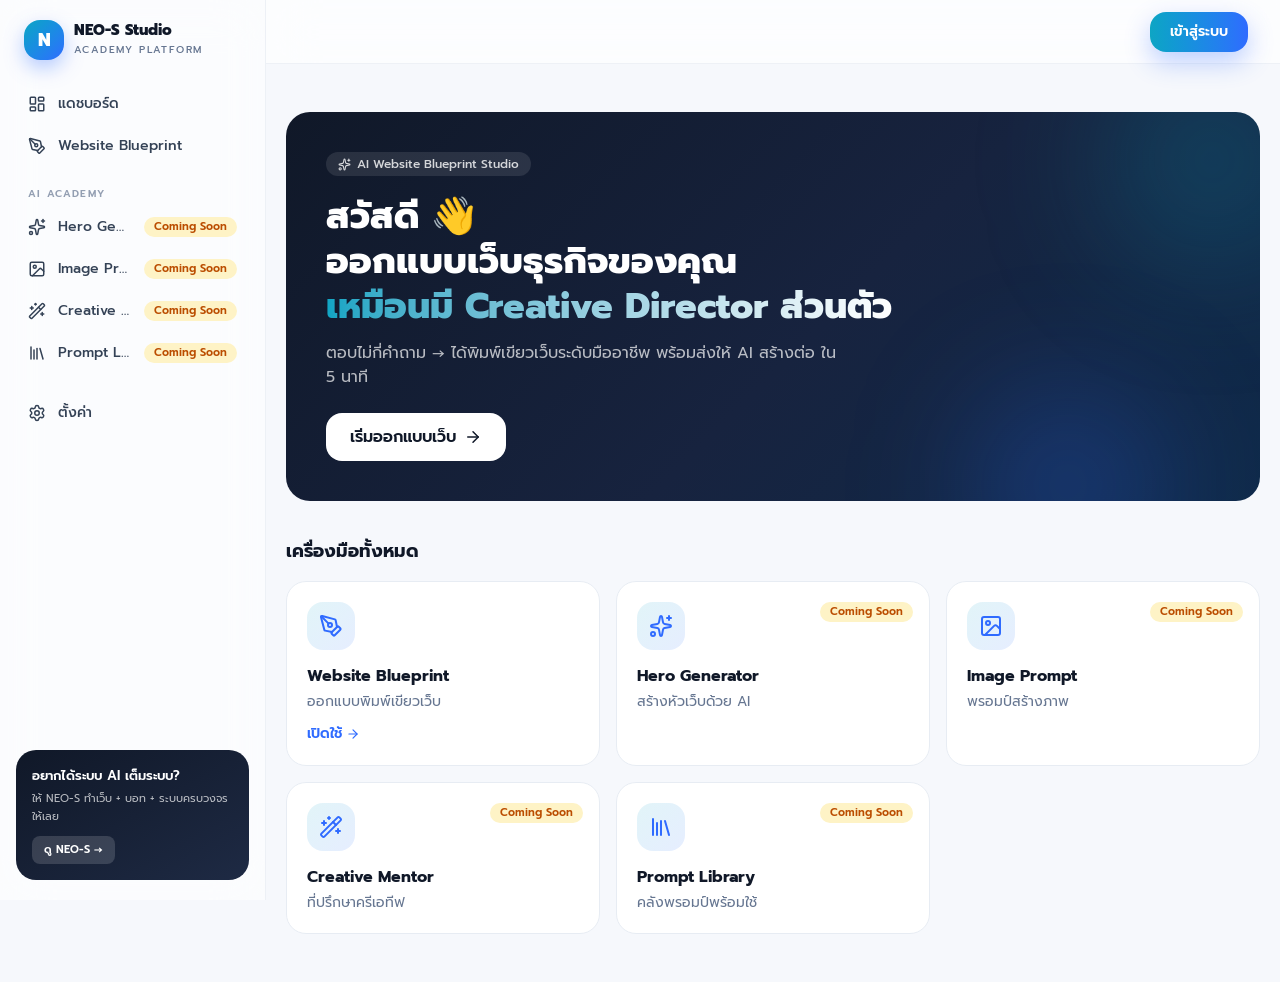
==== studio/index.html @ a55ee77d "add NEO-S Studio V1 (AI Website Blueprint) at /studio - Vite+React+TS+Tailwind SPA · base /studio/ -" ====
<!doctype html>
<html lang="th">
  <head>
    <meta charset="UTF-8" />
    <meta name="viewport" content="width=device-width, initial-scale=1.0" />
    <title>NEO-S Studio — ออกแบบเว็บธุรกิจด้วย AI Creative Director</title>
    <meta name="description" content="NEO-S Studio · แพลตฟอร์มออกแบบพิมพ์เขียวเว็บไซต์ธุรกิจ โดย NEO-S Academy" />
    <link rel="preconnect" href="https://fonts.googleapis.com" />
    <link rel="preconnect" href="https://fonts.gstatic.com" crossorigin />
    <link href="https://fonts.googleapis.com/css2?family=Prompt:wght@300;400;500;600;700;800&display=swap" rel="stylesheet" />
    <script type="module" crossorigin src="/studio/assets/index-DoGFJR0H.js"></script>
    <link rel="stylesheet" crossorigin href="/studio/assets/index-Cq4p63IV.css">
  </head>
  <body>
    <div id="root"></div>
  </body>
</html>
---- studio/assets/index-Cq4p63IV.css ----
/*! tailwindcss v4.3.2 | MIT License | https://tailwindcss.com */
@layer properties{@supports (((-webkit-hyphens:none)) and (not (margin-trim:inline))) or ((-moz-orient:inline) and (not (color:rgb(from red r g b)))){*,:before,:after,::backdrop{--tw-translate-x:0;--tw-translate-y:0;--tw-translate-z:0;--tw-rotate-x:initial;--tw-rotate-y:initial;--tw-rotate-z:initial;--tw-skew-x:initial;--tw-skew-y:initial;--tw-space-y-reverse:0;--tw-border-style:solid;--tw-gradient-position:initial;--tw-gradient-from:#0000;--tw-gradient-via:#0000;--tw-gradient-to:#0000;--tw-gradient-stops:initial;--tw-gradient-via-stops:initial;--tw-gradient-from-position:0%;--tw-gradient-via-position:50%;--tw-gradient-to-position:100%;--tw-leading:initial;--tw-font-weight:initial;--tw-tracking:initial;--tw-shadow:0 0 #0000;--tw-shadow-color:initial;--tw-shadow-alpha:100%;--tw-inset-shadow:0 0 #0000;--tw-inset-shadow-color:initial;--tw-inset-shadow-alpha:100%;--tw-ring-color:initial;--tw-ring-shadow:0 0 #0000;--tw-inset-ring-color:initial;--tw-inset-ring-shadow:0 0 #0000;--tw-ring-inset:initial;--tw-ring-offset-width:0px;--tw-ring-offset-color:#fff;--tw-ring-offset-shadow:0 0 #0000;--tw-outline-style:solid;--tw-blur:initial;--tw-brightness:initial;--tw-contrast:initial;--tw-grayscale:initial;--tw-hue-rotate:initial;--tw-invert:initial;--tw-opacity:initial;--tw-saturate:initial;--tw-sepia:initial;--tw-drop-shadow:initial;--tw-drop-shadow-color:initial;--tw-drop-shadow-alpha:100%;--tw-drop-shadow-size:initial;--tw-backdrop-blur:initial;--tw-backdrop-brightness:initial;--tw-backdrop-contrast:initial;--tw-backdrop-grayscale:initial;--tw-backdrop-hue-rotate:initial;--tw-backdrop-invert:initial;--tw-backdrop-opacity:initial;--tw-backdrop-saturate:initial;--tw-backdrop-sepia:initial;--tw-duration:initial}}}@layer theme{:root,:host{--font-sans:"Prompt", system-ui, -apple-system, "Segoe UI", sans-serif;--font-mono:ui-monospace, SFMono-Regular, Menlo, Monaco, Consolas, "Liberation Mono", "Courier New", monospace;--color-red-50:oklch(97.1% .013 17.38);--color-red-100:oklch(93.6% .032 17.717);--color-red-500:oklch(63.7% .237 25.331);--color-red-600:oklch(57.7% .245 27.325);--color-amber-50:oklch(98.7% .022 95.277);--color-amber-100:oklch(96.2% .059 95.617);--color-amber-500:oklch(76.9% .188 70.08);--color-amber-700:oklch(55.5% .163 48.998);--color-green-50:oklch(98.2% .018 155.826);--color-green-100:oklch(96.2% .044 156.743);--color-green-500:oklch(72.3% .219 149.579);--color-green-600:oklch(62.7% .194 149.214);--color-green-700:oklch(52.7% .154 150.069);--color-black:#000;--color-white:#fff;--spacing:.25rem;--container-xs:20rem;--container-md:28rem;--container-lg:32rem;--container-2xl:42rem;--container-4xl:56rem;--container-5xl:64rem;--text-xs:.75rem;--text-xs--line-height:calc(1 / .75);--text-sm:.875rem;--text-sm--line-height:calc(1.25 / .875);--text-lg:1.125rem;--text-lg--line-height:calc(1.75 / 1.125);--text-xl:1.25rem;--text-xl--line-height:calc(1.75 / 1.25);--text-2xl:1.5rem;--text-2xl--line-height:calc(2 / 1.5);--text-3xl:1.875rem;--text-3xl--line-height:calc(2.25 / 1.875);--text-4xl:2.25rem;--text-4xl--line-height:calc(2.5 / 2.25);--font-weight-medium:500;--font-weight-semibold:600;--font-weight-bold:700;--font-weight-extrabold:800;--tracking-wide:.025em;--leading-tight:1.25;--leading-snug:1.375;--leading-relaxed:1.625;--radius-lg:.5rem;--radius-xl:1rem;--radius-2xl:1.25rem;--radius-3xl:1.5rem;--blur-sm:8px;--blur-xl:24px;--blur-3xl:64px;--default-transition-duration:.15s;--default-transition-timing-function:cubic-bezier(.4, 0, .2, 1);--default-font-family:var(--font-sans);--default-mono-font-family:var(--font-mono);--color-ink:#101828;--color-body:#344256;--color-dim:#667691;--color-line:#e7ecf3;--color-canvas:#f6f8fc;--color-brand:#2f6bff;--color-cyan:#0ea5c4;--shadow-soft:0 8px 30px #1118280f;--shadow-card:0 10px 40px #11182814}}@layer base{*,:after,:before,::backdrop{box-sizing:border-box;border:0 solid;margin:0;padding:0}::file-selector-button{box-sizing:border-box;border:0 solid;margin:0;padding:0}html,:host{-webkit-text-size-adjust:100%;tab-size:4;line-height:1.5;font-family:var(--default-font-family,ui-sans-serif, system-ui, sans-serif, "Apple Color Emoji", "Segoe UI Emoji", "Segoe UI Symbol", "Noto Color Emoji");font-feature-settings:var(--default-font-feature-settings,normal);font-variation-settings:var(--default-font-variation-settings,normal);-webkit-tap-highlight-color:transparent}hr{height:0;color:inherit;border-top-width:1px}abbr:where([title]){-webkit-text-decoration:underline dotted;text-decoration:underline dotted}h1,h2,h3,h4,h5,h6{font-size:inherit;font-weight:inherit}a{color:inherit;-webkit-text-decoration:inherit;-webkit-text-decoration:inherit;-webkit-text-decoration:inherit;-webkit-text-decoration:inherit;text-decoration:inherit}b,strong{font-weight:bolder}code,kbd,samp,pre{font-family:var(--default-mono-font-family,ui-monospace, SFMono-Regular, Menlo, Monaco, Consolas, "Liberation Mono", "Courier New", monospace);font-feature-settings:var(--default-mono-font-feature-settings,normal);font-variation-settings:var(--default-mono-font-variation-settings,normal);font-size:1em}small{font-size:80%}sub,sup{vertical-align:baseline;font-size:75%;line-height:0;position:relative}sub{bottom:-.25em}sup{top:-.5em}table{text-indent:0;border-color:inherit;border-collapse:collapse}:-moz-focusring{outline:auto}progress{vertical-align:baseline}summary{display:list-item}ol,ul,menu{list-style:none}img,svg,video,canvas,audio,iframe,embed,object{vertical-align:middle;display:block}img,video{max-width:100%;height:auto}button,input,select,optgroup,textarea{font:inherit;font-feature-settings:inherit;font-variation-settings:inherit;letter-spacing:inherit;color:inherit;opacity:1;background-color:#0000;border-radius:0}::file-selector-button{font:inherit;font-feature-settings:inherit;font-variation-settings:inherit;letter-spacing:inherit;color:inherit;opacity:1;background-color:#0000;border-radius:0}:where(select:is([multiple],[size])) optgroup{font-weight:bolder}:where(select:is([multiple],[size])) optgroup option{padding-inline-start:20px}::file-selector-button{margin-inline-end:4px}::placeholder{opacity:1}@supports (not ((-webkit-appearance:-apple-pay-button))) or (contain-intrinsic-size:1px){::placeholder{color:currentColor}@supports (color:color-mix(in lab, red, red)){::placeholder{color:color-mix(in oklab, currentcolor 50%, transparent)}}}textarea{resize:vertical}::-webkit-search-decoration{-webkit-appearance:none}::-webkit-date-and-time-value{min-height:1lh;text-align:inherit}::-webkit-datetime-edit{display:inline-flex}::-webkit-datetime-edit-fields-wrapper{padding:0}::-webkit-datetime-edit{padding-block:0}::-webkit-datetime-edit-year-field{padding-block:0}::-webkit-datetime-edit-month-field{padding-block:0}::-webkit-datetime-edit-day-field{padding-block:0}::-webkit-datetime-edit-hour-field{padding-block:0}::-webkit-datetime-edit-minute-field{padding-block:0}::-webkit-datetime-edit-second-field{padding-block:0}::-webkit-datetime-edit-millisecond-field{padding-block:0}::-webkit-datetime-edit-meridiem-field{padding-block:0}::-webkit-calendar-picker-indicator{line-height:1}:-moz-ui-invalid{box-shadow:none}button,input:where([type=button],[type=reset],[type=submit]){appearance:button}::file-selector-button{appearance:button}::-webkit-inner-spin-button{height:auto}::-webkit-outer-spin-button{height:auto}[hidden]:where(:not([hidden=until-found])){display:none!important}}@layer components;@layer utilities{.pointer-events-none{pointer-events:none}.absolute{position:absolute}.fixed{position:fixed}.relative{position:relative}.sticky{position:sticky}.inset-0{inset:0}.-top-16{top:calc(var(--spacing) * -16)}.top-0{top:0}.top-4{top:calc(var(--spacing) * 4)}.top-full{top:100%}.-right-16{right:calc(var(--spacing) * -16)}.right-3{right:calc(var(--spacing) * 3)}.right-4{right:calc(var(--spacing) * 4)}.right-24{right:calc(var(--spacing) * 24)}.-bottom-20{bottom:calc(var(--spacing) * -20)}.bottom-3{bottom:calc(var(--spacing) * 3)}.bottom-full{bottom:100%}.left-1\/2{left:50%}.z-40{z-index:40}.z-50{z-index:50}.z-\[100\]{z-index:100}.mx-auto{margin-inline:auto}.mt-0\.5{margin-top:calc(var(--spacing) * .5)}.mt-1{margin-top:var(--spacing)}.mt-1\.5{margin-top:calc(var(--spacing) * 1.5)}.mt-2{margin-top:calc(var(--spacing) * 2)}.mt-2\.5{margin-top:calc(var(--spacing) * 2.5)}.mt-3{margin-top:calc(var(--spacing) * 3)}.mt-3\.5{margin-top:calc(var(--spacing) * 3.5)}.mt-4{margin-top:calc(var(--spacing) * 4)}.mt-5{margin-top:calc(var(--spacing) * 5)}.mt-6{margin-top:calc(var(--spacing) * 6)}.mt-7{margin-top:calc(var(--spacing) * 7)}.mt-8{margin-top:calc(var(--spacing) * 8)}.mt-9{margin-top:calc(var(--spacing) * 9)}.mb-1{margin-bottom:var(--spacing)}.mb-1\.5{margin-bottom:calc(var(--spacing) * 1.5)}.mb-2{margin-bottom:calc(var(--spacing) * 2)}.mb-3{margin-bottom:calc(var(--spacing) * 3)}.mb-4{margin-bottom:calc(var(--spacing) * 4)}.mb-5{margin-bottom:calc(var(--spacing) * 5)}.mb-6{margin-bottom:calc(var(--spacing) * 6)}.block{display:block}.flex{display:flex}.grid{display:grid}.hidden{display:none}.inline-block{display:inline-block}.inline-flex{display:inline-flex}.h-2{height:calc(var(--spacing) * 2)}.h-5{height:calc(var(--spacing) * 5)}.h-8{height:calc(var(--spacing) * 8)}.h-9{height:calc(var(--spacing) * 9)}.h-10{height:calc(var(--spacing) * 10)}.h-11{height:calc(var(--spacing) * 11)}.h-12{height:calc(var(--spacing) * 12)}.h-14{height:calc(var(--spacing) * 14)}.h-16{height:calc(var(--spacing) * 16)}.h-20{height:calc(var(--spacing) * 20)}.h-48{height:calc(var(--spacing) * 48)}.h-56{height:calc(var(--spacing) * 56)}.h-full{height:100%}.h-screen{height:100vh}.min-h-\[70vh\]{min-height:70vh}.min-h-screen{min-height:100vh}.w-5{width:calc(var(--spacing) * 5)}.w-8{width:calc(var(--spacing) * 8)}.w-9{width:calc(var(--spacing) * 9)}.w-10{width:calc(var(--spacing) * 10)}.w-11{width:calc(var(--spacing) * 11)}.w-12{width:calc(var(--spacing) * 12)}.w-14{width:calc(var(--spacing) * 14)}.w-16{width:calc(var(--spacing) * 16)}.w-20{width:calc(var(--spacing) * 20)}.w-48{width:calc(var(--spacing) * 48)}.w-56{width:calc(var(--spacing) * 56)}.w-\[266px\]{width:266px}.w-full{width:100%}.w-max{width:max-content}.max-w-2xl{max-width:var(--container-2xl)}.max-w-4xl{max-width:var(--container-4xl)}.max-w-5xl{max-width:var(--container-5xl)}.max-w-\[220px\]{max-width:220px}.max-w-lg{max-width:var(--container-lg)}.max-w-md{max-width:var(--container-md)}.max-w-xs{max-width:var(--container-xs)}.min-w-0{min-width:0}.flex-1{flex:1}.shrink-0{flex-shrink:0}.-translate-x-1\/2{--tw-translate-x:calc(calc(1 / 2 * 100%) * -1);translate:var(--tw-translate-x) var(--tw-translate-y)}.transform{transform:var(--tw-rotate-x,) var(--tw-rotate-y,) var(--tw-rotate-z,) var(--tw-skew-x,) var(--tw-skew-y,)}.cursor-pointer{cursor:pointer}.grid-cols-2{grid-template-columns:repeat(2,minmax(0,1fr))}.flex-col{flex-direction:column}.flex-wrap{flex-wrap:wrap}.place-items-center{place-items:center}.items-center{align-items:center}.items-start{align-items:flex-start}.justify-between{justify-content:space-between}.justify-center{justify-content:center}.justify-end{justify-content:flex-end}.gap-1{gap:var(--spacing)}.gap-1\.5{gap:calc(var(--spacing) * 1.5)}.gap-2{gap:calc(var(--spacing) * 2)}.gap-2\.5{gap:calc(var(--spacing) * 2.5)}.gap-3{gap:calc(var(--spacing) * 3)}.gap-4{gap:calc(var(--spacing) * 4)}:where(.space-y-0\.5>:not(:last-child)){--tw-space-y-reverse:0;margin-block-start:calc(calc(var(--spacing) * .5) * var(--tw-space-y-reverse));margin-block-end:calc(calc(var(--spacing) * .5) * calc(1 - var(--tw-space-y-reverse)))}:where(.space-y-3>:not(:last-child)){--tw-space-y-reverse:0;margin-block-start:calc(calc(var(--spacing) * 3) * var(--tw-space-y-reverse));margin-block-end:calc(calc(var(--spacing) * 3) * calc(1 - var(--tw-space-y-reverse)))}:where(.space-y-4>:not(:last-child)){--tw-space-y-reverse:0;margin-block-start:calc(calc(var(--spacing) * 4) * var(--tw-space-y-reverse));margin-block-end:calc(calc(var(--spacing) * 4) * calc(1 - var(--tw-space-y-reverse)))}:where(.space-y-5>:not(:last-child)){--tw-space-y-reverse:0;margin-block-start:calc(calc(var(--spacing) * 5) * var(--tw-space-y-reverse));margin-block-end:calc(calc(var(--spacing) * 5) * calc(1 - var(--tw-space-y-reverse)))}.gap-x-8{column-gap:calc(var(--spacing) * 8)}.gap-y-3\.5{row-gap:calc(var(--spacing) * 3.5)}.truncate{text-overflow:ellipsis;white-space:nowrap;overflow:hidden}.overflow-hidden{overflow:hidden}.overflow-y-auto{overflow-y:auto}.rounded-2xl{border-radius:var(--radius-2xl)}.rounded-3xl{border-radius:var(--radius-3xl)}.rounded-full{border-radius:3.40282e38px}.rounded-lg{border-radius:var(--radius-lg)}.rounded-xl{border-radius:var(--radius-xl)}.border{border-style:var(--tw-border-style);border-width:1px}.border-4{border-style:var(--tw-border-style);border-width:4px}.border-t{border-top-style:var(--tw-border-style);border-top-width:1px}.border-r{border-right-style:var(--tw-border-style);border-right-width:1px}.border-b{border-bottom-style:var(--tw-border-style);border-bottom-width:1px}.border-brand{border-color:var(--color-brand)}.border-line{border-color:var(--color-line)}.border-line\/60{border-color:#e7ecf399}@supports (color:color-mix(in lab, red, red)){.border-line\/60{border-color:color-mix(in oklab, var(--color-line) 60%, transparent)}}.border-line\/70{border-color:#e7ecf3b3}@supports (color:color-mix(in lab, red, red)){.border-line\/70{border-color:color-mix(in oklab, var(--color-line) 70%, transparent)}}.border-transparent{border-color:#0000}.border-t-ink{border-top-color:var(--color-ink)}.bg-amber-50{background-color:var(--color-amber-50)}.bg-amber-100{background-color:var(--color-amber-100)}.bg-amber-500{background-color:var(--color-amber-500)}.bg-black\/\[\.05\]{background-color:#0000000d}@supports (color:color-mix(in lab, red, red)){.bg-black\/\[\.05\]{background-color:color-mix(in oklab, var(--color-black) 5%, transparent)}}.bg-brand{background-color:var(--color-brand)}.bg-brand\/10{background-color:#2f6bff1a}@supports (color:color-mix(in lab, red, red)){.bg-brand\/10{background-color:color-mix(in oklab, var(--color-brand) 10%, transparent)}}.bg-brand\/25{background-color:#2f6bff40}@supports (color:color-mix(in lab, red, red)){.bg-brand\/25{background-color:color-mix(in oklab, var(--color-brand) 25%, transparent)}}.bg-brand\/\[\.06\]{background-color:#2f6bff0f}@supports (color:color-mix(in lab, red, red)){.bg-brand\/\[\.06\]{background-color:color-mix(in oklab, var(--color-brand) 6%, transparent)}}.bg-brand\/\[\.08\]{background-color:#2f6bff14}@supports (color:color-mix(in lab, red, red)){.bg-brand\/\[\.08\]{background-color:color-mix(in oklab, var(--color-brand) 8%, transparent)}}.bg-canvas{background-color:var(--color-canvas)}.bg-canvas\/60{background-color:#f6f8fc99}@supports (color:color-mix(in lab, red, red)){.bg-canvas\/60{background-color:color-mix(in oklab, var(--color-canvas) 60%, transparent)}}.bg-cyan\/20{background-color:#0ea5c433}@supports (color:color-mix(in lab, red, red)){.bg-cyan\/20{background-color:color-mix(in oklab, var(--color-cyan) 20%, transparent)}}.bg-green-50{background-color:var(--color-green-50)}.bg-green-100{background-color:var(--color-green-100)}.bg-ink{background-color:var(--color-ink)}.bg-ink\/40{background-color:#10182866}@supports (color:color-mix(in lab, red, red)){.bg-ink\/40{background-color:color-mix(in oklab, var(--color-ink) 40%, transparent)}}.bg-line{background-color:var(--color-line)}.bg-red-50{background-color:var(--color-red-50)}.bg-red-100{background-color:var(--color-red-100)}.bg-white{background-color:var(--color-white)}.bg-white\/10{background-color:#ffffff1a}@supports (color:color-mix(in lab, red, red)){.bg-white\/10{background-color:color-mix(in oklab, var(--color-white) 10%, transparent)}}.bg-white\/15{background-color:#ffffff26}@supports (color:color-mix(in lab, red, red)){.bg-white\/15{background-color:color-mix(in oklab, var(--color-white) 15%, transparent)}}.bg-white\/60{background-color:#fff9}@supports (color:color-mix(in lab, red, red)){.bg-white\/60{background-color:color-mix(in oklab, var(--color-white) 60%, transparent)}}.bg-white\/70{background-color:#ffffffb3}@supports (color:color-mix(in lab, red, red)){.bg-white\/70{background-color:color-mix(in oklab, var(--color-white) 70%, transparent)}}.bg-gradient-to-br{--tw-gradient-position:to bottom right in oklab;background-image:linear-gradient(var(--tw-gradient-stops))}.bg-gradient-to-r{--tw-gradient-position:to right in oklab;background-image:linear-gradient(var(--tw-gradient-stops))}.from-brand\/\[\.12\]{--tw-gradient-from:#2f6bff1f}@supports (color:color-mix(in lab, red, red)){.from-brand\/\[\.12\]{--tw-gradient-from:color-mix(in oklab, var(--color-brand) 12%, transparent)}}.from-brand\/\[\.12\]{--tw-gradient-stops:var(--tw-gradient-via-stops,var(--tw-gradient-position), var(--tw-gradient-from) var(--tw-gradient-from-position), var(--tw-gradient-to) var(--tw-gradient-to-position))}.from-cyan{--tw-gradient-from:var(--color-cyan);--tw-gradient-stops:var(--tw-gradient-via-stops,var(--tw-gradient-position), var(--tw-gradient-from) var(--tw-gradient-from-position), var(--tw-gradient-to) var(--tw-gradient-to-position))}.from-cyan\/12{--tw-gradient-from:#0ea5c41f}@supports (color:color-mix(in lab, red, red)){.from-cyan\/12{--tw-gradient-from:color-mix(in oklab, var(--color-cyan) 12%, transparent)}}.from-cyan\/12{--tw-gradient-stops:var(--tw-gradient-via-stops,var(--tw-gradient-position), var(--tw-gradient-from) var(--tw-gradient-from-position), var(--tw-gradient-to) var(--tw-gradient-to-position))}.from-cyan\/15{--tw-gradient-from:#0ea5c426}@supports (color:color-mix(in lab, red, red)){.from-cyan\/15{--tw-gradient-from:color-mix(in oklab, var(--color-cyan) 15%, transparent)}}.from-cyan\/15{--tw-gradient-stops:var(--tw-gradient-via-stops,var(--tw-gradient-position), var(--tw-gradient-from) var(--tw-gradient-from-position), var(--tw-gradient-to) var(--tw-gradient-to-position))}.from-ink{--tw-gradient-from:var(--color-ink);--tw-gradient-stops:var(--tw-gradient-via-stops,var(--tw-gradient-position), var(--tw-gradient-from) var(--tw-gradient-from-position), var(--tw-gradient-to) var(--tw-gradient-to-position))}.to-\[\#1e2a44\]{--tw-gradient-to:#1e2a44;--tw-gradient-stops:var(--tw-gradient-via-stops,var(--tw-gradient-position), var(--tw-gradient-from) var(--tw-gradient-from-position), var(--tw-gradient-to) var(--tw-gradient-to-position))}.to-brand{--tw-gradient-to:var(--color-brand);--tw-gradient-stops:var(--tw-gradient-via-stops,var(--tw-gradient-position), var(--tw-gradient-from) var(--tw-gradient-from-position), var(--tw-gradient-to) var(--tw-gradient-to-position))}.to-brand\/12{--tw-gradient-to:#2f6bff1f}@supports (color:color-mix(in lab, red, red)){.to-brand\/12{--tw-gradient-to:color-mix(in oklab, var(--color-brand) 12%, transparent)}}.to-brand\/12{--tw-gradient-stops:var(--tw-gradient-via-stops,var(--tw-gradient-position), var(--tw-gradient-from) var(--tw-gradient-from-position), var(--tw-gradient-to) var(--tw-gradient-to-position))}.to-brand\/15{--tw-gradient-to:#2f6bff26}@supports (color:color-mix(in lab, red, red)){.to-brand\/15{--tw-gradient-to:color-mix(in oklab, var(--color-brand) 15%, transparent)}}.to-brand\/15{--tw-gradient-stops:var(--tw-gradient-via-stops,var(--tw-gradient-position), var(--tw-gradient-from) var(--tw-gradient-from-position), var(--tw-gradient-to) var(--tw-gradient-to-position))}.to-cyan\/\[\.08\]{--tw-gradient-to:#0ea5c414}@supports (color:color-mix(in lab, red, red)){.to-cyan\/\[\.08\]{--tw-gradient-to:color-mix(in oklab, var(--color-cyan) 8%, transparent)}}.to-cyan\/\[\.08\]{--tw-gradient-stops:var(--tw-gradient-via-stops,var(--tw-gradient-position), var(--tw-gradient-from) var(--tw-gradient-from-position), var(--tw-gradient-to) var(--tw-gradient-to-position))}.to-white{--tw-gradient-to:var(--color-white);--tw-gradient-stops:var(--tw-gradient-via-stops,var(--tw-gradient-position), var(--tw-gradient-from) var(--tw-gradient-from-position), var(--tw-gradient-to) var(--tw-gradient-to-position))}.bg-clip-text{-webkit-background-clip:text;background-clip:text}.p-1{padding:var(--spacing)}.p-4{padding:calc(var(--spacing) * 4)}.p-5{padding:calc(var(--spacing) * 5)}.p-6{padding:calc(var(--spacing) * 6)}.p-8{padding:calc(var(--spacing) * 8)}.p-10{padding:calc(var(--spacing) * 10)}.px-2{padding-inline:calc(var(--spacing) * 2)}.px-2\.5{padding-inline:calc(var(--spacing) * 2.5)}.px-3{padding-inline:calc(var(--spacing) * 3)}.px-3\.5{padding-inline:calc(var(--spacing) * 3.5)}.px-4{padding-inline:calc(var(--spacing) * 4)}.px-5{padding-inline:calc(var(--spacing) * 5)}.px-6{padding-inline:calc(var(--spacing) * 6)}.px-8{padding-inline:calc(var(--spacing) * 8)}.py-0\.5{padding-block:calc(var(--spacing) * .5)}.py-1{padding-block:var(--spacing)}.py-1\.5{padding-block:calc(var(--spacing) * 1.5)}.py-2{padding-block:calc(var(--spacing) * 2)}.py-2\.5{padding-block:calc(var(--spacing) * 2.5)}.py-3{padding-block:calc(var(--spacing) * 3)}.py-3\.5{padding-block:calc(var(--spacing) * 3.5)}.py-4{padding-block:calc(var(--spacing) * 4)}.py-5{padding-block:calc(var(--spacing) * 5)}.py-8{padding-block:calc(var(--spacing) * 8)}.py-10{padding-block:calc(var(--spacing) * 10)}.py-12{padding-block:calc(var(--spacing) * 12)}.pt-10{padding-top:calc(var(--spacing) * 10)}.pb-2\.5{padding-bottom:calc(var(--spacing) * 2.5)}.pb-3{padding-bottom:calc(var(--spacing) * 3)}.pb-8{padding-bottom:calc(var(--spacing) * 8)}.text-center{text-align:center}.text-left{text-align:left}.text-right{text-align:right}.align-middle{vertical-align:middle}.text-2xl{font-size:var(--text-2xl);line-height:var(--tw-leading,var(--text-2xl--line-height))}.text-3xl{font-size:var(--text-3xl);line-height:var(--tw-leading,var(--text-3xl--line-height))}.text-lg{font-size:var(--text-lg);line-height:var(--tw-leading,var(--text-lg--line-height))}.text-sm{font-size:var(--text-sm);line-height:var(--tw-leading,var(--text-sm--line-height))}.text-xl{font-size:var(--text-xl);line-height:var(--tw-leading,var(--text-xl--line-height))}.text-xs{font-size:var(--text-xs);line-height:var(--tw-leading,var(--text-xs--line-height))}.text-\[10px\]{font-size:10px}.text-\[11px\]{font-size:11px}.text-\[13px\]{font-size:13px}.text-\[15px\]{font-size:15px}.text-\[26px\]{font-size:26px}.leading-none{--tw-leading:1;line-height:1}.leading-relaxed{--tw-leading:var(--leading-relaxed);line-height:var(--leading-relaxed)}.leading-snug{--tw-leading:var(--leading-snug);line-height:var(--leading-snug)}.leading-tight{--tw-leading:var(--leading-tight);line-height:var(--leading-tight)}.font-bold{--tw-font-weight:var(--font-weight-bold);font-weight:var(--font-weight-bold)}.font-extrabold{--tw-font-weight:var(--font-weight-extrabold);font-weight:var(--font-weight-extrabold)}.font-medium{--tw-font-weight:var(--font-weight-medium);font-weight:var(--font-weight-medium)}.font-semibold{--tw-font-weight:var(--font-weight-semibold);font-weight:var(--font-weight-semibold)}.tracking-\[\.12em\]{--tw-tracking:.12em;letter-spacing:.12em}.tracking-\[\.14em\]{--tw-tracking:.14em;letter-spacing:.14em}.tracking-wide{--tw-tracking:var(--tracking-wide);letter-spacing:var(--tracking-wide)}.text-amber-700{color:var(--color-amber-700)}.text-body{color:var(--color-body)}.text-brand{color:var(--color-brand)}.text-dim{color:var(--color-dim)}.text-dim\/60{color:#66769199}@supports (color:color-mix(in lab, red, red)){.text-dim\/60{color:color-mix(in oklab, var(--color-dim) 60%, transparent)}}.text-dim\/70{color:#667691b3}@supports (color:color-mix(in lab, red, red)){.text-dim\/70{color:color-mix(in oklab, var(--color-dim) 70%, transparent)}}.text-green-500{color:var(--color-green-500)}.text-green-600{color:var(--color-green-600)}.text-green-700{color:var(--color-green-700)}.text-ink{color:var(--color-ink)}.text-red-500{color:var(--color-red-500)}.text-red-600{color:var(--color-red-600)}.text-transparent{color:#0000}.text-white{color:var(--color-white)}.text-white\/70{color:#ffffffb3}@supports (color:color-mix(in lab, red, red)){.text-white\/70{color:color-mix(in oklab, var(--color-white) 70%, transparent)}}.text-white\/80{color:#fffc}@supports (color:color-mix(in lab, red, red)){.text-white\/80{color:color-mix(in oklab, var(--color-white) 80%, transparent)}}.uppercase{text-transform:uppercase}.opacity-70{opacity:.7}.opacity-90{opacity:.9}.shadow-2xl{--tw-shadow:0 25px 50px -12px var(--tw-shadow-color,#00000040);box-shadow:var(--tw-inset-shadow), var(--tw-inset-ring-shadow), var(--tw-ring-offset-shadow), var(--tw-ring-shadow), var(--tw-shadow)}.shadow-\[0_8px_20px_rgba\(47\,107\,255\,\.35\)\]{--tw-shadow:0 8px 20px var(--tw-shadow-color,#2f6bff59);box-shadow:var(--tw-inset-shadow), var(--tw-inset-ring-shadow), var(--tw-ring-offset-shadow), var(--tw-ring-shadow), var(--tw-shadow)}.shadow-\[0_10px_26px_rgba\(47\,107\,255\,\.32\)\]{--tw-shadow:0 10px 26px var(--tw-shadow-color,#2f6bff52);box-shadow:var(--tw-inset-shadow), var(--tw-inset-ring-shadow), var(--tw-ring-offset-shadow), var(--tw-ring-shadow), var(--tw-shadow)}.shadow-\[0_12px_30px_rgba\(47\,107\,255\,\.3\)\]{--tw-shadow:0 12px 30px var(--tw-shadow-color,#2f6bff4d);box-shadow:var(--tw-inset-shadow), var(--tw-inset-ring-shadow), var(--tw-ring-offset-shadow), var(--tw-ring-shadow), var(--tw-shadow)}.shadow-\[0_12px_30px_rgba\(47\,107\,255\,\.16\)\]{--tw-shadow:0 12px 30px var(--tw-shadow-color,#2f6bff29);box-shadow:var(--tw-inset-shadow), var(--tw-inset-ring-shadow), var(--tw-ring-offset-shadow), var(--tw-ring-shadow), var(--tw-shadow)}.shadow-\[inset_0_0_0_1px_rgba\(47\,107\,255\,\.12\)\]{--tw-shadow:inset 0 0 0 1px var(--tw-shadow-color,#2f6bff1f);box-shadow:var(--tw-inset-shadow), var(--tw-inset-ring-shadow), var(--tw-ring-offset-shadow), var(--tw-ring-shadow), var(--tw-shadow)}.shadow-\[var\(--shadow-soft\)\]{--tw-shadow:var(--shadow-soft);box-shadow:var(--tw-inset-shadow), var(--tw-inset-ring-shadow), var(--tw-ring-offset-shadow), var(--tw-ring-shadow), var(--tw-shadow)}.shadow-xl{--tw-shadow:0 20px 25px -5px var(--tw-shadow-color,#0000001a), 0 8px 10px -6px var(--tw-shadow-color,#0000001a);box-shadow:var(--tw-inset-shadow), var(--tw-inset-ring-shadow), var(--tw-ring-offset-shadow), var(--tw-ring-shadow), var(--tw-shadow)}.outline{outline-style:var(--tw-outline-style);outline-width:1px}.blur-3xl{--tw-blur:blur(var(--blur-3xl));filter:var(--tw-blur,) var(--tw-brightness,) var(--tw-contrast,) var(--tw-grayscale,) var(--tw-hue-rotate,) var(--tw-invert,) var(--tw-saturate,) var(--tw-sepia,) var(--tw-drop-shadow,)}.filter{filter:var(--tw-blur,) var(--tw-brightness,) var(--tw-contrast,) var(--tw-grayscale,) var(--tw-hue-rotate,) var(--tw-invert,) var(--tw-saturate,) var(--tw-sepia,) var(--tw-drop-shadow,)}.backdrop-blur-sm{--tw-backdrop-blur:blur(var(--blur-sm));-webkit-backdrop-filter:var(--tw-backdrop-blur,) var(--tw-backdrop-brightness,) var(--tw-backdrop-contrast,) var(--tw-backdrop-grayscale,) var(--tw-backdrop-hue-rotate,) var(--tw-backdrop-invert,) var(--tw-backdrop-opacity,) var(--tw-backdrop-saturate,) var(--tw-backdrop-sepia,);backdrop-filter:var(--tw-backdrop-blur,) var(--tw-backdrop-brightness,) var(--tw-backdrop-contrast,) var(--tw-backdrop-grayscale,) var(--tw-backdrop-hue-rotate,) var(--tw-backdrop-invert,) var(--tw-backdrop-opacity,) var(--tw-backdrop-saturate,) var(--tw-backdrop-sepia,)}.backdrop-blur-xl{--tw-backdrop-blur:blur(var(--blur-xl));-webkit-backdrop-filter:var(--tw-backdrop-blur,) var(--tw-backdrop-brightness,) var(--tw-backdrop-contrast,) var(--tw-backdrop-grayscale,) var(--tw-backdrop-hue-rotate,) var(--tw-backdrop-invert,) var(--tw-backdrop-opacity,) var(--tw-backdrop-saturate,) var(--tw-backdrop-sepia,);backdrop-filter:var(--tw-backdrop-blur,) var(--tw-backdrop-brightness,) var(--tw-backdrop-contrast,) var(--tw-backdrop-grayscale,) var(--tw-backdrop-hue-rotate,) var(--tw-backdrop-invert,) var(--tw-backdrop-opacity,) var(--tw-backdrop-saturate,) var(--tw-backdrop-sepia,)}.transition{transition-property:color,background-color,border-color,outline-color,text-decoration-color,fill,stroke,--tw-gradient-from,--tw-gradient-via,--tw-gradient-to,opacity,box-shadow,transform,translate,scale,rotate,filter,-webkit-backdrop-filter,backdrop-filter,display,content-visibility,overlay,pointer-events;transition-timing-function:var(--tw-ease,var(--default-transition-timing-function));transition-duration:var(--tw-duration,var(--default-transition-duration))}.transition-all{transition-property:all;transition-timing-function:var(--tw-ease,var(--default-transition-timing-function));transition-duration:var(--tw-duration,var(--default-transition-duration))}.transition-colors{transition-property:color,background-color,border-color,outline-color,text-decoration-color,fill,stroke,--tw-gradient-from,--tw-gradient-via,--tw-gradient-to;transition-timing-function:var(--tw-ease,var(--default-transition-timing-function));transition-duration:var(--tw-duration,var(--default-transition-duration))}.duration-200{--tw-duration:.2s;transition-duration:.2s}.outline-none{--tw-outline-style:none;outline-style:none}.select-none{-webkit-user-select:none;user-select:none}@media (hover:hover){.hover\:-translate-y-0\.5:hover{--tw-translate-y:calc(var(--spacing) * -.5);translate:var(--tw-translate-x) var(--tw-translate-y)}.hover\:-translate-y-1:hover{--tw-translate-y:calc(var(--spacing) * -1);translate:var(--tw-translate-x) var(--tw-translate-y)}.hover\:scale-\[1\.02\]:hover{scale:1.02}.hover\:border-brand:hover{border-color:var(--color-brand)}.hover\:border-brand\/40:hover{border-color:#2f6bff66}@supports (color:color-mix(in lab, red, red)){.hover\:border-brand\/40:hover{border-color:color-mix(in oklab, var(--color-brand) 40%, transparent)}}.hover\:bg-amber-100:hover{background-color:var(--color-amber-100)}.hover\:bg-black\/\[\.04\]:hover{background-color:#0000000a}@supports (color:color-mix(in lab, red, red)){.hover\:bg-black\/\[\.04\]:hover{background-color:color-mix(in oklab, var(--color-black) 4%, transparent)}}.hover\:bg-brand\/15:hover{background-color:#2f6bff26}@supports (color:color-mix(in lab, red, red)){.hover\:bg-brand\/15:hover{background-color:color-mix(in oklab, var(--color-brand) 15%, transparent)}}.hover\:bg-green-100:hover{background-color:var(--color-green-100)}.hover\:bg-red-100:hover{background-color:var(--color-red-100)}.hover\:bg-white\/25:hover{background-color:#ffffff40}@supports (color:color-mix(in lab, red, red)){.hover\:bg-white\/25:hover{background-color:color-mix(in oklab, var(--color-white) 25%, transparent)}}.hover\:text-brand:hover{color:var(--color-brand)}.hover\:text-ink:hover{color:var(--color-ink)}.hover\:shadow-2xl:hover{--tw-shadow:0 25px 50px -12px var(--tw-shadow-color,#00000040);box-shadow:var(--tw-inset-shadow), var(--tw-inset-ring-shadow), var(--tw-ring-offset-shadow), var(--tw-ring-shadow), var(--tw-shadow)}.hover\:shadow-\[var\(--shadow-card\)\]:hover{--tw-shadow:var(--shadow-card);box-shadow:var(--tw-inset-shadow), var(--tw-inset-ring-shadow), var(--tw-ring-offset-shadow), var(--tw-ring-shadow), var(--tw-shadow)}.hover\:shadow-\[var\(--shadow-soft\)\]:hover{--tw-shadow:var(--shadow-soft);box-shadow:var(--tw-inset-shadow), var(--tw-inset-ring-shadow), var(--tw-ring-offset-shadow), var(--tw-ring-shadow), var(--tw-shadow)}.hover\:brightness-\[1\.06\]:hover{--tw-brightness:brightness(1.06);filter:var(--tw-blur,) var(--tw-brightness,) var(--tw-contrast,) var(--tw-grayscale,) var(--tw-hue-rotate,) var(--tw-invert,) var(--tw-saturate,) var(--tw-sepia,) var(--tw-drop-shadow,)}}.focus\:border-brand:focus{border-color:var(--color-brand)}.focus\:bg-white:focus{background-color:var(--color-white)}.focus\:ring-4:focus{--tw-ring-shadow:var(--tw-ring-inset,) 0 0 0 calc(4px + var(--tw-ring-offset-width)) var(--tw-ring-color,currentcolor);box-shadow:var(--tw-inset-shadow), var(--tw-inset-ring-shadow), var(--tw-ring-offset-shadow), var(--tw-ring-shadow), var(--tw-shadow)}.focus\:ring-brand\/10:focus{--tw-ring-color:#2f6bff1a}@supports (color:color-mix(in lab, red, red)){.focus\:ring-brand\/10:focus{--tw-ring-color:color-mix(in oklab, var(--color-brand) 10%, transparent)}}.focus-visible\:ring-4:focus-visible{--tw-ring-shadow:var(--tw-ring-inset,) 0 0 0 calc(4px + var(--tw-ring-offset-width)) var(--tw-ring-color,currentcolor);box-shadow:var(--tw-inset-shadow), var(--tw-inset-ring-shadow), var(--tw-ring-offset-shadow), var(--tw-ring-shadow), var(--tw-shadow)}.focus-visible\:ring-brand\/15:focus-visible{--tw-ring-color:#2f6bff26}@supports (color:color-mix(in lab, red, red)){.focus-visible\:ring-brand\/15:focus-visible{--tw-ring-color:color-mix(in oklab, var(--color-brand) 15%, transparent)}}.active\:scale-\[\.98\]:active{scale:.98}.disabled\:pointer-events-none:disabled{pointer-events:none}.disabled\:opacity-50:disabled{opacity:.5}@media (width>=40rem){.sm\:col-span-2{grid-column:span 2/span 2}.sm\:flex{display:flex}.sm\:grid-cols-2{grid-template-columns:repeat(2,minmax(0,1fr))}.sm\:grid-cols-3{grid-template-columns:repeat(3,minmax(0,1fr))}}@media (width>=48rem){.md\:flex{display:flex}.md\:hidden{display:none}.md\:p-8{padding:calc(var(--spacing) * 8)}.md\:p-10{padding:calc(var(--spacing) * 10)}.md\:px-8{padding-inline:calc(var(--spacing) * 8)}.md\:py-12{padding-block:calc(var(--spacing) * 12)}.md\:text-3xl{font-size:var(--text-3xl);line-height:var(--tw-leading,var(--text-3xl--line-height))}.md\:text-4xl{font-size:var(--text-4xl);line-height:var(--tw-leading,var(--text-4xl--line-height))}.md\:text-\[32px\]{font-size:32px}.md\:leading-tight{--tw-leading:var(--leading-tight);line-height:var(--leading-tight)}}@media (width>=64rem){.lg\:grid-cols-3{grid-template-columns:repeat(3,minmax(0,1fr))}.lg\:grid-cols-4{grid-template-columns:repeat(4,minmax(0,1fr))}}}:root{--lightningcss-light:initial;--lightningcss-dark: ;color-scheme:light}*{box-sizing:border-box}html,body,#root{height:100%}body{background:var(--color-canvas);color:var(--color-body);font-family:var(--font-sans);-webkit-font-smoothing:antialiased;text-rendering:optimizelegibility;margin:0}.glass{-webkit-backdrop-filter:blur(14px);background:#ffffffb8;border:1px solid #fff9}::-webkit-scrollbar{width:10px;height:10px}::-webkit-scrollbar-thumb{border:2px solid var(--color-canvas);background:#d3dbe8;border-radius:10px}::-webkit-scrollbar-thumb:hover{background:#b9c4d6}@property --tw-translate-x{syntax:"*";inherits:false;initial-value:0}@property --tw-translate-y{syntax:"*";inherits:false;initial-value:0}@property --tw-translate-z{syntax:"*";inherits:false;initial-value:0}@property --tw-rotate-x{syntax:"*";inherits:false}@property --tw-rotate-y{syntax:"*";inherits:false}@property --tw-rotate-z{syntax:"*";inherits:false}@property --tw-skew-x{syntax:"*";inherits:false}@property --tw-skew-y{syntax:"*";inherits:false}@property --tw-space-y-reverse{syntax:"*";inherits:false;initial-value:0}@property --tw-border-style{syntax:"*";inherits:false;initial-value:solid}@property --tw-gradient-position{syntax:"*";inherits:false}@property --tw-gradient-from{syntax:"<color>";inherits:false;initial-value:#0000}@property --tw-gradient-via{syntax:"<color>";inherits:false;initial-value:#0000}@property --tw-gradient-to{syntax:"<color>";inherits:false;initial-value:#0000}@property --tw-gradient-stops{syntax:"*";inherits:false}@property --tw-gradient-via-stops{syntax:"*";inherits:false}@property --tw-gradient-from-position{syntax:"<length-percentage>";inherits:false;initial-value:0%}@property --tw-gradient-via-position{syntax:"<length-percentage>";inherits:false;initial-value:50%}@property --tw-gradient-to-position{syntax:"<length-percentage>";inherits:false;initial-value:100%}@property --tw-leading{syntax:"*";inherits:false}@property --tw-font-weight{syntax:"*";inherits:false}@property --tw-tracking{syntax:"*";inherits:false}@property --tw-shadow{syntax:"*";inherits:false;initial-value:0 0 #0000}@property --tw-shadow-color{syntax:"*";inherits:false}@property --tw-shadow-alpha{syntax:"<percentage>";inherits:false;initial-value:100%}@property --tw-inset-shadow{syntax:"*";inherits:false;initial-value:0 0 #0000}@property --tw-inset-shadow-color{syntax:"*";inherits:false}@property --tw-inset-shadow-alpha{syntax:"<percentage>";inherits:false;initial-value:100%}@property --tw-ring-color{syntax:"*";inherits:false}@property --tw-ring-shadow{syntax:"*";inherits:false;initial-value:0 0 #0000}@property --tw-inset-ring-color{syntax:"*";inherits:false}@property --tw-inset-ring-shadow{syntax:"*";inherits:false;initial-value:0 0 #0000}@property --tw-ring-inset{syntax:"*";inherits:false}@property --tw-ring-offset-width{syntax:"<length>";inherits:false;initial-value:0}@property --tw-ring-offset-color{syntax:"*";inherits:false;initial-value:#fff}@property --tw-ring-offset-shadow{syntax:"*";inherits:false;initial-value:0 0 #0000}@property --tw-outline-style{syntax:"*";inherits:false;initial-value:solid}@property --tw-blur{syntax:"*";inherits:false}@property --tw-brightness{syntax:"*";inherits:false}@property --tw-contrast{syntax:"*";inherits:false}@property --tw-grayscale{syntax:"*";inherits:false}@property --tw-hue-rotate{syntax:"*";inherits:false}@property --tw-invert{syntax:"*";inherits:false}@property --tw-opacity{syntax:"*";inherits:false}@property --tw-saturate{syntax:"*";inherits:false}@property --tw-sepia{syntax:"*";inherits:false}@property --tw-drop-shadow{syntax:"*";inherits:false}@property --tw-drop-shadow-color{syntax:"*";inherits:false}@property --tw-drop-shadow-alpha{syntax:"<percentage>";inherits:false;initial-value:100%}@property --tw-drop-shadow-size{syntax:"*";inherits:false}@property --tw-backdrop-blur{syntax:"*";inherits:false}@property --tw-backdrop-brightness{syntax:"*";inherits:false}@property --tw-backdrop-contrast{syntax:"*";inherits:false}@property --tw-backdrop-grayscale{syntax:"*";inherits:false}@property --tw-backdrop-hue-rotate{syntax:"*";inherits:false}@property --tw-backdrop-invert{syntax:"*";inherits:false}@property --tw-backdrop-opacity{syntax:"*";inherits:false}@property --tw-backdrop-saturate{syntax:"*";inherits:false}@property --tw-backdrop-sepia{syntax:"*";inherits:false}@property --tw-duration{syntax:"*";inherits:false}
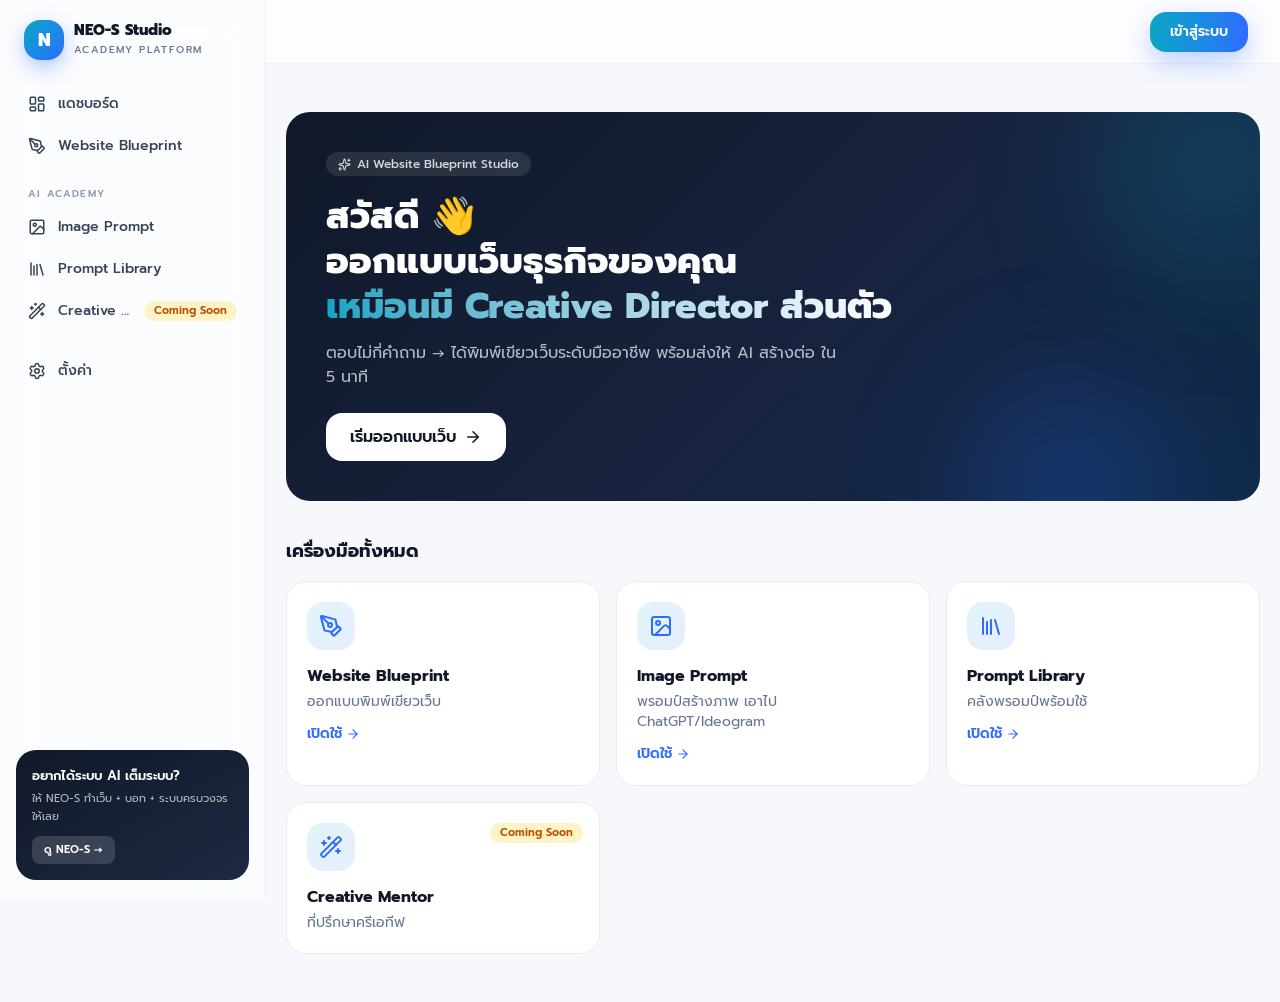
==== commit 3c31ff6b: "update NEO-S Studio build" ====
--- a/studio/index.html
+++ b/studio/index.html
@@ -8,8 +8,8 @@
     <link rel="preconnect" href="https://fonts.googleapis.com" />
     <link rel="preconnect" href="https://fonts.gstatic.com" crossorigin />
     <link href="https://fonts.googleapis.com/css2?family=Prompt:wght@300;400;500;600;700;800&display=swap" rel="stylesheet" />
-    <script type="module" crossorigin src="/studio/assets/index-DoGFJR0H.js"></script>
-    <link rel="stylesheet" crossorigin href="/studio/assets/index-Cq4p63IV.css">
+    <script type="module" crossorigin src="/studio/assets/index-BdR-huTD.js"></script>
+    <link rel="stylesheet" crossorigin href="/studio/assets/index-Bm7e-F19.css">
   </head>
   <body>
     <div id="root"></div>
--- a/studio/assets/index-Bm7e-F19.css
+++ b/studio/assets/index-Bm7e-F19.css
@@ -0,0 +1,2 @@
+/*! tailwindcss v4.3.2 | MIT License | https://tailwindcss.com */
+@layer properties{@supports (((-webkit-hyphens:none)) and (not (margin-trim:inline))) or ((-moz-orient:inline) and (not (color:rgb(from red r g b)))){*,:before,:after,::backdrop{--tw-translate-x:0;--tw-translate-y:0;--tw-translate-z:0;--tw-rotate-x:initial;--tw-rotate-y:initial;--tw-rotate-z:initial;--tw-skew-x:initial;--tw-skew-y:initial;--tw-space-y-reverse:0;--tw-border-style:solid;--tw-gradient-position:initial;--tw-gradient-from:#0000;--tw-gradient-via:#0000;--tw-gradient-to:#0000;--tw-gradient-stops:initial;--tw-gradient-via-stops:initial;--tw-gradient-from-position:0%;--tw-gradient-via-position:50%;--tw-gradient-to-position:100%;--tw-leading:initial;--tw-font-weight:initial;--tw-tracking:initial;--tw-shadow:0 0 #0000;--tw-shadow-color:initial;--tw-shadow-alpha:100%;--tw-inset-shadow:0 0 #0000;--tw-inset-shadow-color:initial;--tw-inset-shadow-alpha:100%;--tw-ring-color:initial;--tw-ring-shadow:0 0 #0000;--tw-inset-ring-color:initial;--tw-inset-ring-shadow:0 0 #0000;--tw-ring-inset:initial;--tw-ring-offset-width:0px;--tw-ring-offset-color:#fff;--tw-ring-offset-shadow:0 0 #0000;--tw-outline-style:solid;--tw-blur:initial;--tw-brightness:initial;--tw-contrast:initial;--tw-grayscale:initial;--tw-hue-rotate:initial;--tw-invert:initial;--tw-opacity:initial;--tw-saturate:initial;--tw-sepia:initial;--tw-drop-shadow:initial;--tw-drop-shadow-color:initial;--tw-drop-shadow-alpha:100%;--tw-drop-shadow-size:initial;--tw-backdrop-blur:initial;--tw-backdrop-brightness:initial;--tw-backdrop-contrast:initial;--tw-backdrop-grayscale:initial;--tw-backdrop-hue-rotate:initial;--tw-backdrop-invert:initial;--tw-backdrop-opacity:initial;--tw-backdrop-saturate:initial;--tw-backdrop-sepia:initial;--tw-duration:initial}}}@layer theme{:root,:host{--font-sans:"Prompt", system-ui, -apple-system, "Segoe UI", sans-serif;--font-mono:ui-monospace, SFMono-Regular, Menlo, Monaco, Consolas, "Liberation Mono", "Courier New", monospace;--color-red-50:oklch(97.1% .013 17.38);--color-red-100:oklch(93.6% .032 17.717);--color-red-500:oklch(63.7% .237 25.331);--color-red-600:oklch(57.7% .245 27.325);--color-amber-50:oklch(98.7% .022 95.277);--color-amber-100:oklch(96.2% .059 95.617);--color-amber-500:oklch(76.9% .188 70.08);--color-amber-600:oklch(66.6% .179 58.318);--color-amber-700:oklch(55.5% .163 48.998);--color-green-50:oklch(98.2% .018 155.826);--color-green-100:oklch(96.2% .044 156.743);--color-green-500:oklch(72.3% .219 149.579);--color-green-600:oklch(62.7% .194 149.214);--color-green-700:oklch(52.7% .154 150.069);--color-black:#000;--color-white:#fff;--spacing:.25rem;--container-xs:20rem;--container-sm:24rem;--container-md:28rem;--container-lg:32rem;--container-2xl:42rem;--container-3xl:48rem;--container-4xl:56rem;--container-5xl:64rem;--text-xs:.75rem;--text-xs--line-height:calc(1 / .75);--text-sm:.875rem;--text-sm--line-height:calc(1.25 / .875);--text-lg:1.125rem;--text-lg--line-height:calc(1.75 / 1.125);--text-xl:1.25rem;--text-xl--line-height:calc(1.75 / 1.25);--text-2xl:1.5rem;--text-2xl--line-height:calc(2 / 1.5);--text-3xl:1.875rem;--text-3xl--line-height:calc(2.25 / 1.875);--text-4xl:2.25rem;--text-4xl--line-height:calc(2.5 / 2.25);--font-weight-medium:500;--font-weight-semibold:600;--font-weight-bold:700;--font-weight-extrabold:800;--tracking-wide:.025em;--leading-tight:1.25;--leading-snug:1.375;--leading-relaxed:1.625;--radius-lg:.5rem;--radius-xl:1rem;--radius-2xl:1.25rem;--radius-3xl:1.5rem;--animate-spin:spin 1s linear infinite;--blur-sm:8px;--blur-xl:24px;--blur-3xl:64px;--default-transition-duration:.15s;--default-transition-timing-function:cubic-bezier(.4, 0, .2, 1);--default-font-family:var(--font-sans);--default-mono-font-family:var(--font-mono);--color-ink:#101828;--color-body:#344256;--color-dim:#667691;--color-line:#e7ecf3;--color-canvas:#f6f8fc;--color-brand:#2f6bff;--color-cyan:#0ea5c4;--shadow-soft:0 8px 30px #1118280f;--shadow-card:0 10px 40px #11182814}}@layer base{*,:after,:before,::backdrop{box-sizing:border-box;border:0 solid;margin:0;padding:0}::file-selector-button{box-sizing:border-box;border:0 solid;margin:0;padding:0}html,:host{-webkit-text-size-adjust:100%;tab-size:4;line-height:1.5;font-family:var(--default-font-family,ui-sans-serif, system-ui, sans-serif, "Apple Color Emoji", "Segoe UI Emoji", "Segoe UI Symbol", "Noto Color Emoji");font-feature-settings:var(--default-font-feature-settings,normal);font-variation-settings:var(--default-font-variation-settings,normal);-webkit-tap-highlight-color:transparent}hr{height:0;color:inherit;border-top-width:1px}abbr:where([title]){-webkit-text-decoration:underline dotted;text-decoration:underline dotted}h1,h2,h3,h4,h5,h6{font-size:inherit;font-weight:inherit}a{color:inherit;-webkit-text-decoration:inherit;-webkit-text-decoration:inherit;-webkit-text-decoration:inherit;-webkit-text-decoration:inherit;text-decoration:inherit}b,strong{font-weight:bolder}code,kbd,samp,pre{font-family:var(--default-mono-font-family,ui-monospace, SFMono-Regular, Menlo, Monaco, Consolas, "Liberation Mono", "Courier New", monospace);font-feature-settings:var(--default-mono-font-feature-settings,normal);font-variation-settings:var(--default-mono-font-variation-settings,normal);font-size:1em}small{font-size:80%}sub,sup{vertical-align:baseline;font-size:75%;line-height:0;position:relative}sub{bottom:-.25em}sup{top:-.5em}table{text-indent:0;border-color:inherit;border-collapse:collapse}:-moz-focusring{outline:auto}progress{vertical-align:baseline}summary{display:list-item}ol,ul,menu{list-style:none}img,svg,video,canvas,audio,iframe,embed,object{vertical-align:middle;display:block}img,video{max-width:100%;height:auto}button,input,select,optgroup,textarea{font:inherit;font-feature-settings:inherit;font-variation-settings:inherit;letter-spacing:inherit;color:inherit;opacity:1;background-color:#0000;border-radius:0}::file-selector-button{font:inherit;font-feature-settings:inherit;font-variation-settings:inherit;letter-spacing:inherit;color:inherit;opacity:1;background-color:#0000;border-radius:0}:where(select:is([multiple],[size])) optgroup{font-weight:bolder}:where(select:is([multiple],[size])) optgroup option{padding-inline-start:20px}::file-selector-button{margin-inline-end:4px}::placeholder{opacity:1}@supports (not ((-webkit-appearance:-apple-pay-button))) or (contain-intrinsic-size:1px){::placeholder{color:currentColor}@supports (color:color-mix(in lab, red, red)){::placeholder{color:color-mix(in oklab, currentcolor 50%, transparent)}}}textarea{resize:vertical}::-webkit-search-decoration{-webkit-appearance:none}::-webkit-date-and-time-value{min-height:1lh;text-align:inherit}::-webkit-datetime-edit{display:inline-flex}::-webkit-datetime-edit-fields-wrapper{padding:0}::-webkit-datetime-edit{padding-block:0}::-webkit-datetime-edit-year-field{padding-block:0}::-webkit-datetime-edit-month-field{padding-block:0}::-webkit-datetime-edit-day-field{padding-block:0}::-webkit-datetime-edit-hour-field{padding-block:0}::-webkit-datetime-edit-minute-field{padding-block:0}::-webkit-datetime-edit-second-field{padding-block:0}::-webkit-datetime-edit-millisecond-field{padding-block:0}::-webkit-datetime-edit-meridiem-field{padding-block:0}::-webkit-calendar-picker-indicator{line-height:1}:-moz-ui-invalid{box-shadow:none}button,input:where([type=button],[type=reset],[type=submit]){appearance:button}::file-selector-button{appearance:button}::-webkit-inner-spin-button{height:auto}::-webkit-outer-spin-button{height:auto}[hidden]:where(:not([hidden=until-found])){display:none!important}}@layer components;@layer utilities{.pointer-events-none{pointer-events:none}.absolute{position:absolute}.fixed{position:fixed}.relative{position:relative}.sticky{position:sticky}.inset-0{inset:0}.-top-16{top:calc(var(--spacing) * -16)}.top-0{top:0}.top-4{top:calc(var(--spacing) * 4)}.top-full{top:100%}.-right-16{right:calc(var(--spacing) * -16)}.right-3{right:calc(var(--spacing) * 3)}.right-4{right:calc(var(--spacing) * 4)}.right-24{right:calc(var(--spacing) * 24)}.-bottom-20{bottom:calc(var(--spacing) * -20)}.bottom-3{bottom:calc(var(--spacing) * 3)}.bottom-full{bottom:100%}.left-1\/2{left:50%}.z-40{z-index:40}.z-50{z-index:50}.z-\[100\]{z-index:100}.mx-auto{margin-inline:auto}.my-4{margin-block:calc(var(--spacing) * 4)}.mt-0\.5{margin-top:calc(var(--spacing) * .5)}.mt-1{margin-top:var(--spacing)}.mt-1\.5{margin-top:calc(var(--spacing) * 1.5)}.mt-2{margin-top:calc(var(--spacing) * 2)}.mt-2\.5{margin-top:calc(var(--spacing) * 2.5)}.mt-3{margin-top:calc(var(--spacing) * 3)}.mt-3\.5{margin-top:calc(var(--spacing) * 3.5)}.mt-4{margin-top:calc(var(--spacing) * 4)}.mt-5{margin-top:calc(var(--spacing) * 5)}.mt-6{margin-top:calc(var(--spacing) * 6)}.mt-7{margin-top:calc(var(--spacing) * 7)}.mt-8{margin-top:calc(var(--spacing) * 8)}.mt-9{margin-top:calc(var(--spacing) * 9)}.mb-1{margin-bottom:var(--spacing)}.mb-1\.5{margin-bottom:calc(var(--spacing) * 1.5)}.mb-2{margin-bottom:calc(var(--spacing) * 2)}.mb-2\.5{margin-bottom:calc(var(--spacing) * 2.5)}.mb-3{margin-bottom:calc(var(--spacing) * 3)}.mb-4{margin-bottom:calc(var(--spacing) * 4)}.mb-5{margin-bottom:calc(var(--spacing) * 5)}.mb-6{margin-bottom:calc(var(--spacing) * 6)}.line-clamp-3{-webkit-line-clamp:3;-webkit-box-orient:vertical;display:-webkit-box;overflow:hidden}.block{display:block}.flex{display:flex}.grid{display:grid}.hidden{display:none}.inline-block{display:inline-block}.inline-flex{display:inline-flex}.h-2{height:calc(var(--spacing) * 2)}.h-5{height:calc(var(--spacing) * 5)}.h-8{height:calc(var(--spacing) * 8)}.h-9{height:calc(var(--spacing) * 9)}.h-10{height:calc(var(--spacing) * 10)}.h-11{height:calc(var(--spacing) * 11)}.h-12{height:calc(var(--spacing) * 12)}.h-14{height:calc(var(--spacing) * 14)}.h-16{height:calc(var(--spacing) * 16)}.h-20{height:calc(var(--spacing) * 20)}.h-48{height:calc(var(--spacing) * 48)}.h-56{height:calc(var(--spacing) * 56)}.h-full{height:100%}.h-px{height:1px}.h-screen{height:100vh}.max-h-\[85vh\]{max-height:85vh}.min-h-\[70vh\]{min-height:70vh}.min-h-\[160px\]{min-height:160px}.min-h-screen{min-height:100vh}.w-5{width:calc(var(--spacing) * 5)}.w-8{width:calc(var(--spacing) * 8)}.w-9{width:calc(var(--spacing) * 9)}.w-10{width:calc(var(--spacing) * 10)}.w-11{width:calc(var(--spacing) * 11)}.w-12{width:calc(var(--spacing) * 12)}.w-14{width:calc(var(--spacing) * 14)}.w-16{width:calc(var(--spacing) * 16)}.w-20{width:calc(var(--spacing) * 20)}.w-48{width:calc(var(--spacing) * 48)}.w-56{width:calc(var(--spacing) * 56)}.w-\[266px\]{width:266px}.w-full{width:100%}.w-max{width:max-content}.max-w-2xl{max-width:var(--container-2xl)}.max-w-3xl{max-width:var(--container-3xl)}.max-w-4xl{max-width:var(--container-4xl)}.max-w-5xl{max-width:var(--container-5xl)}.max-w-\[220px\]{max-width:220px}.max-w-lg{max-width:var(--container-lg)}.max-w-md{max-width:var(--container-md)}.max-w-sm{max-width:var(--container-sm)}.max-w-xs{max-width:var(--container-xs)}.min-w-0{min-width:0}.flex-1{flex:1}.shrink-0{flex-shrink:0}.-translate-x-1\/2{--tw-translate-x:calc(calc(1 / 2 * 100%) * -1);translate:var(--tw-translate-x) var(--tw-translate-y)}.transform{transform:var(--tw-rotate-x,) var(--tw-rotate-y,) var(--tw-rotate-z,) var(--tw-skew-x,) var(--tw-skew-y,)}.animate-spin{animation:var(--animate-spin)}.cursor-not-allowed{cursor:not-allowed}.cursor-pointer{cursor:pointer}.grid-cols-2{grid-template-columns:repeat(2,minmax(0,1fr))}.flex-col{flex-direction:column}.flex-wrap{flex-wrap:wrap}.place-items-center{place-items:center}.items-center{align-items:center}.items-start{align-items:flex-start}.justify-between{justify-content:space-between}.justify-center{justify-content:center}.justify-end{justify-content:flex-end}.gap-1{gap:var(--spacing)}.gap-1\.5{gap:calc(var(--spacing) * 1.5)}.gap-2{gap:calc(var(--spacing) * 2)}.gap-2\.5{gap:calc(var(--spacing) * 2.5)}.gap-3{gap:calc(var(--spacing) * 3)}.gap-4{gap:calc(var(--spacing) * 4)}:where(.space-y-0\.5>:not(:last-child)){--tw-space-y-reverse:0;margin-block-start:calc(calc(var(--spacing) * .5) * var(--tw-space-y-reverse));margin-block-end:calc(calc(var(--spacing) * .5) * calc(1 - var(--tw-space-y-reverse)))}:where(.space-y-3>:not(:last-child)){--tw-space-y-reverse:0;margin-block-start:calc(calc(var(--spacing) * 3) * var(--tw-space-y-reverse));margin-block-end:calc(calc(var(--spacing) * 3) * calc(1 - var(--tw-space-y-reverse)))}:where(.space-y-4>:not(:last-child)){--tw-space-y-reverse:0;margin-block-start:calc(calc(var(--spacing) * 4) * var(--tw-space-y-reverse));margin-block-end:calc(calc(var(--spacing) * 4) * calc(1 - var(--tw-space-y-reverse)))}:where(.space-y-5>:not(:last-child)){--tw-space-y-reverse:0;margin-block-start:calc(calc(var(--spacing) * 5) * var(--tw-space-y-reverse));margin-block-end:calc(calc(var(--spacing) * 5) * calc(1 - var(--tw-space-y-reverse)))}.gap-x-8{column-gap:calc(var(--spacing) * 8)}.gap-y-3\.5{row-gap:calc(var(--spacing) * 3.5)}.truncate{text-overflow:ellipsis;white-space:nowrap;overflow:hidden}.overflow-hidden{overflow:hidden}.overflow-y-auto{overflow-y:auto}.rounded-2xl{border-radius:var(--radius-2xl)}.rounded-3xl{border-radius:var(--radius-3xl)}.rounded-full{border-radius:3.40282e38px}.rounded-lg{border-radius:var(--radius-lg)}.rounded-xl{border-radius:var(--radius-xl)}.border{border-style:var(--tw-border-style);border-width:1px}.border-4{border-style:var(--tw-border-style);border-width:4px}.border-t{border-top-style:var(--tw-border-style);border-top-width:1px}.border-r{border-right-style:var(--tw-border-style);border-right-width:1px}.border-b{border-bottom-style:var(--tw-border-style);border-bottom-width:1px}.border-brand{border-color:var(--color-brand)}.border-line{border-color:var(--color-line)}.border-line\/60{border-color:#e7ecf399}@supports (color:color-mix(in lab, red, red)){.border-line\/60{border-color:color-mix(in oklab, var(--color-line) 60%, transparent)}}.border-line\/70{border-color:#e7ecf3b3}@supports (color:color-mix(in lab, red, red)){.border-line\/70{border-color:color-mix(in oklab, var(--color-line) 70%, transparent)}}.border-transparent{border-color:#0000}.border-t-ink{border-top-color:var(--color-ink)}.bg-amber-50{background-color:var(--color-amber-50)}.bg-amber-100{background-color:var(--color-amber-100)}.bg-amber-500{background-color:var(--color-amber-500)}.bg-black\/\[\.03\]{background-color:#00000008}@supports (color:color-mix(in lab, red, red)){.bg-black\/\[\.03\]{background-color:color-mix(in oklab, var(--color-black) 3%, transparent)}}.bg-black\/\[\.05\]{background-color:#0000000d}@supports (color:color-mix(in lab, red, red)){.bg-black\/\[\.05\]{background-color:color-mix(in oklab, var(--color-black) 5%, transparent)}}.bg-brand{background-color:var(--color-brand)}.bg-brand\/10{background-color:#2f6bff1a}@supports (color:color-mix(in lab, red, red)){.bg-brand\/10{background-color:color-mix(in oklab, var(--color-brand) 10%, transparent)}}.bg-brand\/25{background-color:#2f6bff40}@supports (color:color-mix(in lab, red, red)){.bg-brand\/25{background-color:color-mix(in oklab, var(--color-brand) 25%, transparent)}}.bg-brand\/\[\.06\]{background-color:#2f6bff0f}@supports (color:color-mix(in lab, red, red)){.bg-brand\/\[\.06\]{background-color:color-mix(in oklab, var(--color-brand) 6%, transparent)}}.bg-brand\/\[\.08\]{background-color:#2f6bff14}@supports (color:color-mix(in lab, red, red)){.bg-brand\/\[\.08\]{background-color:color-mix(in oklab, var(--color-brand) 8%, transparent)}}.bg-canvas{background-color:var(--color-canvas)}.bg-canvas\/60{background-color:#f6f8fc99}@supports (color:color-mix(in lab, red, red)){.bg-canvas\/60{background-color:color-mix(in oklab, var(--color-canvas) 60%, transparent)}}.bg-cyan\/20{background-color:#0ea5c433}@supports (color:color-mix(in lab, red, red)){.bg-cyan\/20{background-color:color-mix(in oklab, var(--color-cyan) 20%, transparent)}}.bg-green-50{background-color:var(--color-green-50)}.bg-green-100{background-color:var(--color-green-100)}.bg-ink{background-color:var(--color-ink)}.bg-ink\/40{background-color:#10182866}@supports (color:color-mix(in lab, red, red)){.bg-ink\/40{background-color:color-mix(in oklab, var(--color-ink) 40%, transparent)}}.bg-line{background-color:var(--color-line)}.bg-red-50{background-color:var(--color-red-50)}.bg-red-100{background-color:var(--color-red-100)}.bg-white{background-color:var(--color-white)}.bg-white\/10{background-color:#ffffff1a}@supports (color:color-mix(in lab, red, red)){.bg-white\/10{background-color:color-mix(in oklab, var(--color-white) 10%, transparent)}}.bg-white\/15{background-color:#ffffff26}@supports (color:color-mix(in lab, red, red)){.bg-white\/15{background-color:color-mix(in oklab, var(--color-white) 15%, transparent)}}.bg-white\/60{background-color:#fff9}@supports (color:color-mix(in lab, red, red)){.bg-white\/60{background-color:color-mix(in oklab, var(--color-white) 60%, transparent)}}.bg-white\/70{background-color:#ffffffb3}@supports (color:color-mix(in lab, red, red)){.bg-white\/70{background-color:color-mix(in oklab, var(--color-white) 70%, transparent)}}.bg-gradient-to-br{--tw-gradient-position:to bottom right in oklab;background-image:linear-gradient(var(--tw-gradient-stops))}.bg-gradient-to-r{--tw-gradient-position:to right in oklab;background-image:linear-gradient(var(--tw-gradient-stops))}.from-brand\/\[\.12\]{--tw-gradient-from:#2f6bff1f}@supports (color:color-mix(in lab, red, red)){.from-brand\/\[\.12\]{--tw-gradient-from:color-mix(in oklab, var(--color-brand) 12%, transparent)}}.from-brand\/\[\.12\]{--tw-gradient-stops:var(--tw-gradient-via-stops,var(--tw-gradient-position), var(--tw-gradient-from) var(--tw-gradient-from-position), var(--tw-gradient-to) var(--tw-gradient-to-position))}.from-cyan{--tw-gradient-from:var(--color-cyan);--tw-gradient-stops:var(--tw-gradient-via-stops,var(--tw-gradient-position), var(--tw-gradient-from) var(--tw-gradient-from-position), var(--tw-gradient-to) var(--tw-gradient-to-position))}.from-cyan\/12{--tw-gradient-from:#0ea5c41f}@supports (color:color-mix(in lab, red, red)){.from-cyan\/12{--tw-gradient-from:color-mix(in oklab, var(--color-cyan) 12%, transparent)}}.from-cyan\/12{--tw-gradient-stops:var(--tw-gradient-via-stops,var(--tw-gradient-position), var(--tw-gradient-from) var(--tw-gradient-from-position), var(--tw-gradient-to) var(--tw-gradient-to-position))}.from-cyan\/15{--tw-gradient-from:#0ea5c426}@supports (color:color-mix(in lab, red, red)){.from-cyan\/15{--tw-gradient-from:color-mix(in oklab, var(--color-cyan) 15%, transparent)}}.from-cyan\/15{--tw-gradient-stops:var(--tw-gradient-via-stops,var(--tw-gradient-position), var(--tw-gradient-from) var(--tw-gradient-from-position), var(--tw-gradient-to) var(--tw-gradient-to-position))}.from-ink{--tw-gradient-from:var(--color-ink);--tw-gradient-stops:var(--tw-gradient-via-stops,var(--tw-gradient-position), var(--tw-gradient-from) var(--tw-gradient-from-position), var(--tw-gradient-to) var(--tw-gradient-to-position))}.to-\[\#1e2a44\]{--tw-gradient-to:#1e2a44;--tw-gradient-stops:var(--tw-gradient-via-stops,var(--tw-gradient-position), var(--tw-gradient-from) var(--tw-gradient-from-position), var(--tw-gradient-to) var(--tw-gradient-to-position))}.to-brand{--tw-gradient-to:var(--color-brand);--tw-gradient-stops:var(--tw-gradient-via-stops,var(--tw-gradient-position), var(--tw-gradient-from) var(--tw-gradient-from-position), var(--tw-gradient-to) var(--tw-gradient-to-position))}.to-brand\/12{--tw-gradient-to:#2f6bff1f}@supports (color:color-mix(in lab, red, red)){.to-brand\/12{--tw-gradient-to:color-mix(in oklab, var(--color-brand) 12%, transparent)}}.to-brand\/12{--tw-gradient-stops:var(--tw-gradient-via-stops,var(--tw-gradient-position), var(--tw-gradient-from) var(--tw-gradient-from-position), var(--tw-gradient-to) var(--tw-gradient-to-position))}.to-brand\/15{--tw-gradient-to:#2f6bff26}@supports (color:color-mix(in lab, red, red)){.to-brand\/15{--tw-gradient-to:color-mix(in oklab, var(--color-brand) 15%, transparent)}}.to-brand\/15{--tw-gradient-stops:var(--tw-gradient-via-stops,var(--tw-gradient-position), var(--tw-gradient-from) var(--tw-gradient-from-position), var(--tw-gradient-to) var(--tw-gradient-to-position))}.to-cyan\/\[\.08\]{--tw-gradient-to:#0ea5c414}@supports (color:color-mix(in lab, red, red)){.to-cyan\/\[\.08\]{--tw-gradient-to:color-mix(in oklab, var(--color-cyan) 8%, transparent)}}.to-cyan\/\[\.08\]{--tw-gradient-stops:var(--tw-gradient-via-stops,var(--tw-gradient-position), var(--tw-gradient-from) var(--tw-gradient-from-position), var(--tw-gradient-to) var(--tw-gradient-to-position))}.to-white{--tw-gradient-to:var(--color-white);--tw-gradient-stops:var(--tw-gradient-via-stops,var(--tw-gradient-position), var(--tw-gradient-from) var(--tw-gradient-from-position), var(--tw-gradient-to) var(--tw-gradient-to-position))}.bg-clip-text{-webkit-background-clip:text;background-clip:text}.p-1{padding:var(--spacing)}.p-3{padding:calc(var(--spacing) * 3)}.p-4{padding:calc(var(--spacing) * 4)}.p-5{padding:calc(var(--spacing) * 5)}.p-6{padding:calc(var(--spacing) * 6)}.p-8{padding:calc(var(--spacing) * 8)}.p-10{padding:calc(var(--spacing) * 10)}.px-2{padding-inline:calc(var(--spacing) * 2)}.px-2\.5{padding-inline:calc(var(--spacing) * 2.5)}.px-3{padding-inline:calc(var(--spacing) * 3)}.px-3\.5{padding-inline:calc(var(--spacing) * 3.5)}.px-4{padding-inline:calc(var(--spacing) * 4)}.px-5{padding-inline:calc(var(--spacing) * 5)}.px-6{padding-inline:calc(var(--spacing) * 6)}.px-8{padding-inline:calc(var(--spacing) * 8)}.py-0\.5{padding-block:calc(var(--spacing) * .5)}.py-1{padding-block:var(--spacing)}.py-1\.5{padding-block:calc(var(--spacing) * 1.5)}.py-2{padding-block:calc(var(--spacing) * 2)}.py-2\.5{padding-block:calc(var(--spacing) * 2.5)}.py-3{padding-block:calc(var(--spacing) * 3)}.py-3\.5{padding-block:calc(var(--spacing) * 3.5)}.py-4{padding-block:calc(var(--spacing) * 4)}.py-5{padding-block:calc(var(--spacing) * 5)}.py-8{padding-block:calc(var(--spacing) * 8)}.py-10{padding-block:calc(var(--spacing) * 10)}.py-12{padding-block:calc(var(--spacing) * 12)}.pt-10{padding-top:calc(var(--spacing) * 10)}.pb-2\.5{padding-bottom:calc(var(--spacing) * 2.5)}.pb-3{padding-bottom:calc(var(--spacing) * 3)}.pb-8{padding-bottom:calc(var(--spacing) * 8)}.text-center{text-align:center}.text-left{text-align:left}.text-right{text-align:right}.align-middle{vertical-align:middle}.font-sans{font-family:var(--font-sans)}.text-2xl{font-size:var(--text-2xl);line-height:var(--tw-leading,var(--text-2xl--line-height))}.text-3xl{font-size:var(--text-3xl);line-height:var(--tw-leading,var(--text-3xl--line-height))}.text-lg{font-size:var(--text-lg);line-height:var(--tw-leading,var(--text-lg--line-height))}.text-sm{font-size:var(--text-sm);line-height:var(--tw-leading,var(--text-sm--line-height))}.text-xl{font-size:var(--text-xl);line-height:var(--tw-leading,var(--text-xl--line-height))}.text-xs{font-size:var(--text-xs);line-height:var(--tw-leading,var(--text-xs--line-height))}.text-\[10px\]{font-size:10px}.text-\[11px\]{font-size:11px}.text-\[13px\]{font-size:13px}.text-\[14px\]{font-size:14px}.text-\[15px\]{font-size:15px}.text-\[26px\]{font-size:26px}.leading-none{--tw-leading:1;line-height:1}.leading-relaxed{--tw-leading:var(--leading-relaxed);line-height:var(--leading-relaxed)}.leading-snug{--tw-leading:var(--leading-snug);line-height:var(--leading-snug)}.leading-tight{--tw-leading:var(--leading-tight);line-height:var(--leading-tight)}.font-bold{--tw-font-weight:var(--font-weight-bold);font-weight:var(--font-weight-bold)}.font-extrabold{--tw-font-weight:var(--font-weight-extrabold);font-weight:var(--font-weight-extrabold)}.font-medium{--tw-font-weight:var(--font-weight-medium);font-weight:var(--font-weight-medium)}.font-semibold{--tw-font-weight:var(--font-weight-semibold);font-weight:var(--font-weight-semibold)}.tracking-\[\.12em\]{--tw-tracking:.12em;letter-spacing:.12em}.tracking-\[\.14em\]{--tw-tracking:.14em;letter-spacing:.14em}.tracking-wide{--tw-tracking:var(--tracking-wide);letter-spacing:var(--tracking-wide)}.break-words{overflow-wrap:break-word}.whitespace-pre-wrap{white-space:pre-wrap}.text-amber-600{color:var(--color-amber-600)}.text-amber-700{color:var(--color-amber-700)}.text-body{color:var(--color-body)}.text-brand{color:var(--color-brand)}.text-dim{color:var(--color-dim)}.text-dim\/60{color:#66769199}@supports (color:color-mix(in lab, red, red)){.text-dim\/60{color:color-mix(in oklab, var(--color-dim) 60%, transparent)}}.text-dim\/70{color:#667691b3}@supports (color:color-mix(in lab, red, red)){.text-dim\/70{color:color-mix(in oklab, var(--color-dim) 70%, transparent)}}.text-green-500{color:var(--color-green-500)}.text-green-600{color:var(--color-green-600)}.text-green-700{color:var(--color-green-700)}.text-ink{color:var(--color-ink)}.text-red-500{color:var(--color-red-500)}.text-red-600{color:var(--color-red-600)}.text-transparent{color:#0000}.text-white{color:var(--color-white)}.text-white\/70{color:#ffffffb3}@supports (color:color-mix(in lab, red, red)){.text-white\/70{color:color-mix(in oklab, var(--color-white) 70%, transparent)}}.text-white\/80{color:#fffc}@supports (color:color-mix(in lab, red, red)){.text-white\/80{color:color-mix(in oklab, var(--color-white) 80%, transparent)}}.uppercase{text-transform:uppercase}.opacity-60{opacity:.6}.opacity-70{opacity:.7}.shadow-2xl{--tw-shadow:0 25px 50px -12px var(--tw-shadow-color,#00000040);box-shadow:var(--tw-inset-shadow), var(--tw-inset-ring-shadow), var(--tw-ring-offset-shadow), var(--tw-ring-shadow), var(--tw-shadow)}.shadow-\[0_8px_20px_rgba\(47\,107\,255\,\.35\)\]{--tw-shadow:0 8px 20px var(--tw-shadow-color,#2f6bff59);box-shadow:var(--tw-inset-shadow), var(--tw-inset-ring-shadow), var(--tw-ring-offset-shadow), var(--tw-ring-shadow), var(--tw-shadow)}.shadow-\[0_10px_26px_rgba\(47\,107\,255\,\.32\)\]{--tw-shadow:0 10px 26px var(--tw-shadow-color,#2f6bff52);box-shadow:var(--tw-inset-shadow), var(--tw-inset-ring-shadow), var(--tw-ring-offset-shadow), var(--tw-ring-shadow), var(--tw-shadow)}.shadow-\[0_12px_30px_rgba\(47\,107\,255\,\.3\)\]{--tw-shadow:0 12px 30px var(--tw-shadow-color,#2f6bff4d);box-shadow:var(--tw-inset-shadow), var(--tw-inset-ring-shadow), var(--tw-ring-offset-shadow), var(--tw-ring-shadow), var(--tw-shadow)}.shadow-\[0_12px_30px_rgba\(47\,107\,255\,\.16\)\]{--tw-shadow:0 12px 30px var(--tw-shadow-color,#2f6bff29);box-shadow:var(--tw-inset-shadow), var(--tw-inset-ring-shadow), var(--tw-ring-offset-shadow), var(--tw-ring-shadow), var(--tw-shadow)}.shadow-\[inset_0_0_0_1px_rgba\(47\,107\,255\,\.12\)\]{--tw-shadow:inset 0 0 0 1px var(--tw-shadow-color,#2f6bff1f);box-shadow:var(--tw-inset-shadow), var(--tw-inset-ring-shadow), var(--tw-ring-offset-shadow), var(--tw-ring-shadow), var(--tw-shadow)}.shadow-\[var\(--shadow-soft\)\]{--tw-shadow:var(--shadow-soft);box-shadow:var(--tw-inset-shadow), var(--tw-inset-ring-shadow), var(--tw-ring-offset-shadow), var(--tw-ring-shadow), var(--tw-shadow)}.shadow-xl{--tw-shadow:0 20px 25px -5px var(--tw-shadow-color,#0000001a), 0 8px 10px -6px var(--tw-shadow-color,#0000001a);box-shadow:var(--tw-inset-shadow), var(--tw-inset-ring-shadow), var(--tw-ring-offset-shadow), var(--tw-ring-shadow), var(--tw-shadow)}.outline{outline-style:var(--tw-outline-style);outline-width:1px}.blur-3xl{--tw-blur:blur(var(--blur-3xl));filter:var(--tw-blur,) var(--tw-brightness,) var(--tw-contrast,) var(--tw-grayscale,) var(--tw-hue-rotate,) var(--tw-invert,) var(--tw-saturate,) var(--tw-sepia,) var(--tw-drop-shadow,)}.filter{filter:var(--tw-blur,) var(--tw-brightness,) var(--tw-contrast,) var(--tw-grayscale,) var(--tw-hue-rotate,) var(--tw-invert,) var(--tw-saturate,) var(--tw-sepia,) var(--tw-drop-shadow,)}.backdrop-blur-sm{--tw-backdrop-blur:blur(var(--blur-sm));-webkit-backdrop-filter:var(--tw-backdrop-blur,) var(--tw-backdrop-brightness,) var(--tw-backdrop-contrast,) var(--tw-backdrop-grayscale,) var(--tw-backdrop-hue-rotate,) var(--tw-backdrop-invert,) var(--tw-backdrop-opacity,) var(--tw-backdrop-saturate,) var(--tw-backdrop-sepia,);backdrop-filter:var(--tw-backdrop-blur,) var(--tw-backdrop-brightness,) var(--tw-backdrop-contrast,) var(--tw-backdrop-grayscale,) var(--tw-backdrop-hue-rotate,) var(--tw-backdrop-invert,) var(--tw-backdrop-opacity,) var(--tw-backdrop-saturate,) var(--tw-backdrop-sepia,)}.backdrop-blur-xl{--tw-backdrop-blur:blur(var(--blur-xl));-webkit-backdrop-filter:var(--tw-backdrop-blur,) var(--tw-backdrop-brightness,) var(--tw-backdrop-contrast,) var(--tw-backdrop-grayscale,) var(--tw-backdrop-hue-rotate,) var(--tw-backdrop-invert,) var(--tw-backdrop-opacity,) var(--tw-backdrop-saturate,) var(--tw-backdrop-sepia,);backdrop-filter:var(--tw-backdrop-blur,) var(--tw-backdrop-brightness,) var(--tw-backdrop-contrast,) var(--tw-backdrop-grayscale,) var(--tw-backdrop-hue-rotate,) var(--tw-backdrop-invert,) var(--tw-backdrop-opacity,) var(--tw-backdrop-saturate,) var(--tw-backdrop-sepia,)}.transition{transition-property:color,background-color,border-color,outline-color,text-decoration-color,fill,stroke,--tw-gradient-from,--tw-gradient-via,--tw-gradient-to,opacity,box-shadow,transform,translate,scale,rotate,filter,-webkit-backdrop-filter,backdrop-filter,display,content-visibility,overlay,pointer-events;transition-timing-function:var(--tw-ease,var(--default-transition-timing-function));transition-duration:var(--tw-duration,var(--default-transition-duration))}.transition-all{transition-property:all;transition-timing-function:var(--tw-ease,var(--default-transition-timing-function));transition-duration:var(--tw-duration,var(--default-transition-duration))}.transition-colors{transition-property:color,background-color,border-color,outline-color,text-decoration-color,fill,stroke,--tw-gradient-from,--tw-gradient-via,--tw-gradient-to;transition-timing-function:var(--tw-ease,var(--default-transition-timing-function));transition-duration:var(--tw-duration,var(--default-transition-duration))}.duration-200{--tw-duration:.2s;transition-duration:.2s}.outline-none{--tw-outline-style:none;outline-style:none}.select-none{-webkit-user-select:none;user-select:none}@media (hover:hover){.hover\:-translate-y-0\.5:hover{--tw-translate-y:calc(var(--spacing) * -.5);translate:var(--tw-translate-x) var(--tw-translate-y)}.hover\:-translate-y-1:hover{--tw-translate-y:calc(var(--spacing) * -1);translate:var(--tw-translate-x) var(--tw-translate-y)}.hover\:scale-\[1\.02\]:hover{scale:1.02}.hover\:border-brand:hover{border-color:var(--color-brand)}.hover\:border-brand\/40:hover{border-color:#2f6bff66}@supports (color:color-mix(in lab, red, red)){.hover\:border-brand\/40:hover{border-color:color-mix(in oklab, var(--color-brand) 40%, transparent)}}.hover\:bg-amber-100:hover{background-color:var(--color-amber-100)}.hover\:bg-black\/\[\.03\]:hover{background-color:#00000008}@supports (color:color-mix(in lab, red, red)){.hover\:bg-black\/\[\.03\]:hover{background-color:color-mix(in oklab, var(--color-black) 3%, transparent)}}.hover\:bg-black\/\[\.04\]:hover{background-color:#0000000a}@supports (color:color-mix(in lab, red, red)){.hover\:bg-black\/\[\.04\]:hover{background-color:color-mix(in oklab, var(--color-black) 4%, transparent)}}.hover\:bg-brand\/15:hover{background-color:#2f6bff26}@supports (color:color-mix(in lab, red, red)){.hover\:bg-brand\/15:hover{background-color:color-mix(in oklab, var(--color-brand) 15%, transparent)}}.hover\:bg-green-100:hover{background-color:var(--color-green-100)}.hover\:bg-red-100:hover{background-color:var(--color-red-100)}.hover\:bg-white\/25:hover{background-color:#ffffff40}@supports (color:color-mix(in lab, red, red)){.hover\:bg-white\/25:hover{background-color:color-mix(in oklab, var(--color-white) 25%, transparent)}}.hover\:text-brand:hover{color:var(--color-brand)}.hover\:text-ink:hover{color:var(--color-ink)}.hover\:shadow-2xl:hover{--tw-shadow:0 25px 50px -12px var(--tw-shadow-color,#00000040);box-shadow:var(--tw-inset-shadow), var(--tw-inset-ring-shadow), var(--tw-ring-offset-shadow), var(--tw-ring-shadow), var(--tw-shadow)}.hover\:shadow-\[var\(--shadow-card\)\]:hover{--tw-shadow:var(--shadow-card);box-shadow:var(--tw-inset-shadow), var(--tw-inset-ring-shadow), var(--tw-ring-offset-shadow), var(--tw-ring-shadow), var(--tw-shadow)}.hover\:shadow-\[var\(--shadow-soft\)\]:hover{--tw-shadow:var(--shadow-soft);box-shadow:var(--tw-inset-shadow), var(--tw-inset-ring-shadow), var(--tw-ring-offset-shadow), var(--tw-ring-shadow), var(--tw-shadow)}.hover\:brightness-\[1\.06\]:hover{--tw-brightness:brightness(1.06);filter:var(--tw-blur,) var(--tw-brightness,) var(--tw-contrast,) var(--tw-grayscale,) var(--tw-hue-rotate,) var(--tw-invert,) var(--tw-saturate,) var(--tw-sepia,) var(--tw-drop-shadow,)}}.focus\:border-brand:focus{border-color:var(--color-brand)}.focus\:bg-white:focus{background-color:var(--color-white)}.focus\:ring-4:focus{--tw-ring-shadow:var(--tw-ring-inset,) 0 0 0 calc(4px + var(--tw-ring-offset-width)) var(--tw-ring-color,currentcolor);box-shadow:var(--tw-inset-shadow), var(--tw-inset-ring-shadow), var(--tw-ring-offset-shadow), var(--tw-ring-shadow), var(--tw-shadow)}.focus\:ring-brand\/10:focus{--tw-ring-color:#2f6bff1a}@supports (color:color-mix(in lab, red, red)){.focus\:ring-brand\/10:focus{--tw-ring-color:color-mix(in oklab, var(--color-brand) 10%, transparent)}}.focus-visible\:ring-4:focus-visible{--tw-ring-shadow:var(--tw-ring-inset,) 0 0 0 calc(4px + var(--tw-ring-offset-width)) var(--tw-ring-color,currentcolor);box-shadow:var(--tw-inset-shadow), var(--tw-inset-ring-shadow), var(--tw-ring-offset-shadow), var(--tw-ring-shadow), var(--tw-shadow)}.focus-visible\:ring-brand\/15:focus-visible{--tw-ring-color:#2f6bff26}@supports (color:color-mix(in lab, red, red)){.focus-visible\:ring-brand\/15:focus-visible{--tw-ring-color:color-mix(in oklab, var(--color-brand) 15%, transparent)}}.active\:scale-\[\.98\]:active{scale:.98}.disabled\:pointer-events-none:disabled{pointer-events:none}.disabled\:opacity-50:disabled{opacity:.5}@media (width>=40rem){.sm\:col-span-2{grid-column:span 2/span 2}.sm\:flex{display:flex}.sm\:grid-cols-2{grid-template-columns:repeat(2,minmax(0,1fr))}.sm\:grid-cols-3{grid-template-columns:repeat(3,minmax(0,1fr))}}@media (width>=48rem){.md\:flex{display:flex}.md\:hidden{display:none}.md\:p-8{padding:calc(var(--spacing) * 8)}.md\:p-10{padding:calc(var(--spacing) * 10)}.md\:px-8{padding-inline:calc(var(--spacing) * 8)}.md\:py-12{padding-block:calc(var(--spacing) * 12)}.md\:text-3xl{font-size:var(--text-3xl);line-height:var(--tw-leading,var(--text-3xl--line-height))}.md\:text-4xl{font-size:var(--text-4xl);line-height:var(--tw-leading,var(--text-4xl--line-height))}.md\:text-\[32px\]{font-size:32px}.md\:leading-tight{--tw-leading:var(--leading-tight);line-height:var(--leading-tight)}}@media (width>=64rem){.lg\:grid-cols-3{grid-template-columns:repeat(3,minmax(0,1fr))}.lg\:grid-cols-4{grid-template-columns:repeat(4,minmax(0,1fr))}}}:root{--lightningcss-light:initial;--lightningcss-dark: ;color-scheme:light}*{box-sizing:border-box}html,body,#root{height:100%}body{background:var(--color-canvas);color:var(--color-body);font-family:var(--font-sans);-webkit-font-smoothing:antialiased;text-rendering:optimizelegibility;margin:0}.glass{-webkit-backdrop-filter:blur(14px);background:#ffffffb8;border:1px solid #fff9}::-webkit-scrollbar{width:10px;height:10px}::-webkit-scrollbar-thumb{border:2px solid var(--color-canvas);background:#d3dbe8;border-radius:10px}::-webkit-scrollbar-thumb:hover{background:#b9c4d6}@property --tw-translate-x{syntax:"*";inherits:false;initial-value:0}@property --tw-translate-y{syntax:"*";inherits:false;initial-value:0}@property --tw-translate-z{syntax:"*";inherits:false;initial-value:0}@property --tw-rotate-x{syntax:"*";inherits:false}@property --tw-rotate-y{syntax:"*";inherits:false}@property --tw-rotate-z{syntax:"*";inherits:false}@property --tw-skew-x{syntax:"*";inherits:false}@property --tw-skew-y{syntax:"*";inherits:false}@property --tw-space-y-reverse{syntax:"*";inherits:false;initial-value:0}@property --tw-border-style{syntax:"*";inherits:false;initial-value:solid}@property --tw-gradient-position{syntax:"*";inherits:false}@property --tw-gradient-from{syntax:"<color>";inherits:false;initial-value:#0000}@property --tw-gradient-via{syntax:"<color>";inherits:false;initial-value:#0000}@property --tw-gradient-to{syntax:"<color>";inherits:false;initial-value:#0000}@property --tw-gradient-stops{syntax:"*";inherits:false}@property --tw-gradient-via-stops{syntax:"*";inherits:false}@property --tw-gradient-from-position{syntax:"<length-percentage>";inherits:false;initial-value:0%}@property --tw-gradient-via-position{syntax:"<length-percentage>";inherits:false;initial-value:50%}@property --tw-gradient-to-position{syntax:"<length-percentage>";inherits:false;initial-value:100%}@property --tw-leading{syntax:"*";inherits:false}@property --tw-font-weight{syntax:"*";inherits:false}@property --tw-tracking{syntax:"*";inherits:false}@property --tw-shadow{syntax:"*";inherits:false;initial-value:0 0 #0000}@property --tw-shadow-color{syntax:"*";inherits:false}@property --tw-shadow-alpha{syntax:"<percentage>";inherits:false;initial-value:100%}@property --tw-inset-shadow{syntax:"*";inherits:false;initial-value:0 0 #0000}@property --tw-inset-shadow-color{syntax:"*";inherits:false}@property --tw-inset-shadow-alpha{syntax:"<percentage>";inherits:false;initial-value:100%}@property --tw-ring-color{syntax:"*";inherits:false}@property --tw-ring-shadow{syntax:"*";inherits:false;initial-value:0 0 #0000}@property --tw-inset-ring-color{syntax:"*";inherits:false}@property --tw-inset-ring-shadow{syntax:"*";inherits:false;initial-value:0 0 #0000}@property --tw-ring-inset{syntax:"*";inherits:false}@property --tw-ring-offset-width{syntax:"<length>";inherits:false;initial-value:0}@property --tw-ring-offset-color{syntax:"*";inherits:false;initial-value:#fff}@property --tw-ring-offset-shadow{syntax:"*";inherits:false;initial-value:0 0 #0000}@property --tw-outline-style{syntax:"*";inherits:false;initial-value:solid}@property --tw-blur{syntax:"*";inherits:false}@property --tw-brightness{syntax:"*";inherits:false}@property --tw-contrast{syntax:"*";inherits:false}@property --tw-grayscale{syntax:"*";inherits:false}@property --tw-hue-rotate{syntax:"*";inherits:false}@property --tw-invert{syntax:"*";inherits:false}@property --tw-opacity{syntax:"*";inherits:false}@property --tw-saturate{syntax:"*";inherits:false}@property --tw-sepia{syntax:"*";inherits:false}@property --tw-drop-shadow{syntax:"*";inherits:false}@property --tw-drop-shadow-color{syntax:"*";inherits:false}@property --tw-drop-shadow-alpha{syntax:"<percentage>";inherits:false;initial-value:100%}@property --tw-drop-shadow-size{syntax:"*";inherits:false}@property --tw-backdrop-blur{syntax:"*";inherits:false}@property --tw-backdrop-brightness{syntax:"*";inherits:false}@property --tw-backdrop-contrast{syntax:"*";inherits:false}@property --tw-backdrop-grayscale{syntax:"*";inherits:false}@property --tw-backdrop-hue-rotate{syntax:"*";inherits:false}@property --tw-backdrop-invert{syntax:"*";inherits:false}@property --tw-backdrop-opacity{syntax:"*";inherits:false}@property --tw-backdrop-saturate{syntax:"*";inherits:false}@property --tw-backdrop-sepia{syntax:"*";inherits:false}@property --tw-duration{syntax:"*";inherits:false}@keyframes spin{to{transform:rotate(360deg)}}
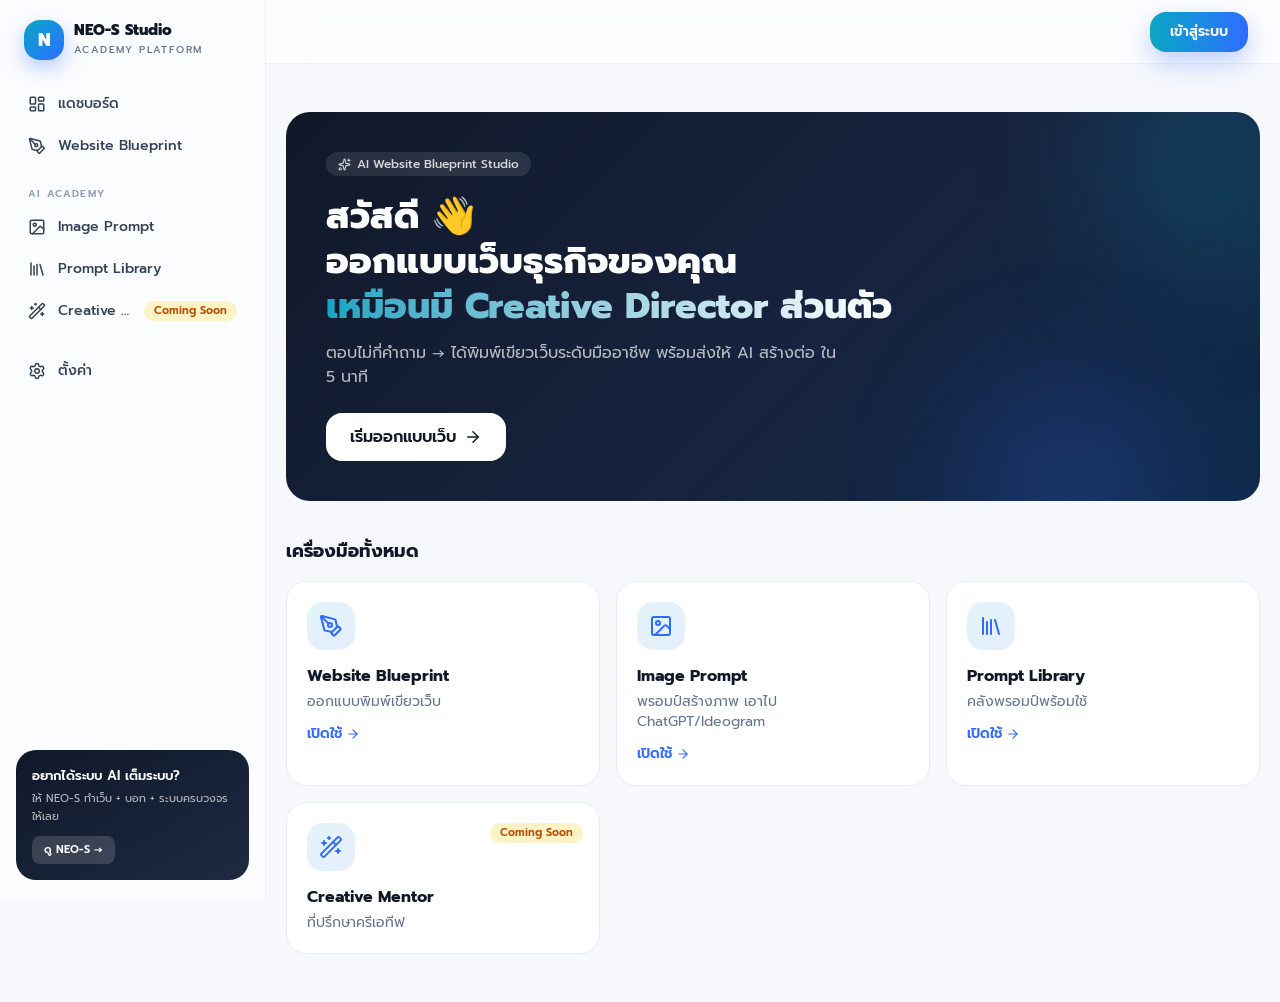
==== commit b4481803: "update NEO-S Studio build" ====
--- a/studio/index.html
+++ b/studio/index.html
@@ -8,8 +8,8 @@
     <link rel="preconnect" href="https://fonts.googleapis.com" />
     <link rel="preconnect" href="https://fonts.gstatic.com" crossorigin />
     <link href="https://fonts.googleapis.com/css2?family=Prompt:wght@300;400;500;600;700;800&display=swap" rel="stylesheet" />
-    <script type="module" crossorigin src="/studio/assets/index-BdR-huTD.js"></script>
-    <link rel="stylesheet" crossorigin href="/studio/assets/index-Bm7e-F19.css">
+    <script type="module" crossorigin src="/studio/assets/index-zAyj-PPw.js"></script>
+    <link rel="stylesheet" crossorigin href="/studio/assets/index-Dr1D4pBd.css">
   </head>
   <body>
     <div id="root"></div>
--- a/studio/assets/index-Dr1D4pBd.css
+++ b/studio/assets/index-Dr1D4pBd.css
@@ -0,0 +1,2 @@
+/*! tailwindcss v4.3.2 | MIT License | https://tailwindcss.com */
+@layer properties{@supports (((-webkit-hyphens:none)) and (not (margin-trim:inline))) or ((-moz-orient:inline) and (not (color:rgb(from red r g b)))){*,:before,:after,::backdrop{--tw-translate-x:0;--tw-translate-y:0;--tw-translate-z:0;--tw-rotate-x:initial;--tw-rotate-y:initial;--tw-rotate-z:initial;--tw-skew-x:initial;--tw-skew-y:initial;--tw-space-y-reverse:0;--tw-border-style:solid;--tw-gradient-position:initial;--tw-gradient-from:#0000;--tw-gradient-via:#0000;--tw-gradient-to:#0000;--tw-gradient-stops:initial;--tw-gradient-via-stops:initial;--tw-gradient-from-position:0%;--tw-gradient-via-position:50%;--tw-gradient-to-position:100%;--tw-leading:initial;--tw-font-weight:initial;--tw-tracking:initial;--tw-shadow:0 0 #0000;--tw-shadow-color:initial;--tw-shadow-alpha:100%;--tw-inset-shadow:0 0 #0000;--tw-inset-shadow-color:initial;--tw-inset-shadow-alpha:100%;--tw-ring-color:initial;--tw-ring-shadow:0 0 #0000;--tw-inset-ring-color:initial;--tw-inset-ring-shadow:0 0 #0000;--tw-ring-inset:initial;--tw-ring-offset-width:0px;--tw-ring-offset-color:#fff;--tw-ring-offset-shadow:0 0 #0000;--tw-outline-style:solid;--tw-blur:initial;--tw-brightness:initial;--tw-contrast:initial;--tw-grayscale:initial;--tw-hue-rotate:initial;--tw-invert:initial;--tw-opacity:initial;--tw-saturate:initial;--tw-sepia:initial;--tw-drop-shadow:initial;--tw-drop-shadow-color:initial;--tw-drop-shadow-alpha:100%;--tw-drop-shadow-size:initial;--tw-backdrop-blur:initial;--tw-backdrop-brightness:initial;--tw-backdrop-contrast:initial;--tw-backdrop-grayscale:initial;--tw-backdrop-hue-rotate:initial;--tw-backdrop-invert:initial;--tw-backdrop-opacity:initial;--tw-backdrop-saturate:initial;--tw-backdrop-sepia:initial;--tw-duration:initial}}}@layer theme{:root,:host{--font-sans:"Prompt", system-ui, -apple-system, "Segoe UI", sans-serif;--font-mono:ui-monospace, SFMono-Regular, Menlo, Monaco, Consolas, "Liberation Mono", "Courier New", monospace;--color-red-50:oklch(97.1% .013 17.38);--color-red-100:oklch(93.6% .032 17.717);--color-red-500:oklch(63.7% .237 25.331);--color-red-600:oklch(57.7% .245 27.325);--color-amber-50:oklch(98.7% .022 95.277);--color-amber-100:oklch(96.2% .059 95.617);--color-amber-500:oklch(76.9% .188 70.08);--color-amber-600:oklch(66.6% .179 58.318);--color-amber-700:oklch(55.5% .163 48.998);--color-green-50:oklch(98.2% .018 155.826);--color-green-100:oklch(96.2% .044 156.743);--color-green-500:oklch(72.3% .219 149.579);--color-green-600:oklch(62.7% .194 149.214);--color-green-700:oklch(52.7% .154 150.069);--color-black:#000;--color-white:#fff;--spacing:.25rem;--container-xs:20rem;--container-sm:24rem;--container-md:28rem;--container-lg:32rem;--container-2xl:42rem;--container-3xl:48rem;--container-4xl:56rem;--container-5xl:64rem;--text-xs:.75rem;--text-xs--line-height:calc(1 / .75);--text-sm:.875rem;--text-sm--line-height:calc(1.25 / .875);--text-lg:1.125rem;--text-lg--line-height:calc(1.75 / 1.125);--text-xl:1.25rem;--text-xl--line-height:calc(1.75 / 1.25);--text-2xl:1.5rem;--text-2xl--line-height:calc(2 / 1.5);--text-3xl:1.875rem;--text-3xl--line-height:calc(2.25 / 1.875);--text-4xl:2.25rem;--text-4xl--line-height:calc(2.5 / 2.25);--font-weight-medium:500;--font-weight-semibold:600;--font-weight-bold:700;--font-weight-extrabold:800;--tracking-wide:.025em;--leading-tight:1.25;--leading-snug:1.375;--leading-relaxed:1.625;--radius-lg:.5rem;--radius-xl:1rem;--radius-2xl:1.25rem;--radius-3xl:1.5rem;--animate-spin:spin 1s linear infinite;--blur-sm:8px;--blur-xl:24px;--blur-3xl:64px;--default-transition-duration:.15s;--default-transition-timing-function:cubic-bezier(.4, 0, .2, 1);--default-font-family:var(--font-sans);--default-mono-font-family:var(--font-mono);--color-ink:#101828;--color-body:#344256;--color-dim:#667691;--color-line:#e7ecf3;--color-canvas:#f6f8fc;--color-brand:#2f6bff;--color-cyan:#0ea5c4;--shadow-soft:0 8px 30px #1118280f;--shadow-card:0 10px 40px #11182814}}@layer base{*,:after,:before,::backdrop{box-sizing:border-box;border:0 solid;margin:0;padding:0}::file-selector-button{box-sizing:border-box;border:0 solid;margin:0;padding:0}html,:host{-webkit-text-size-adjust:100%;tab-size:4;line-height:1.5;font-family:var(--default-font-family,ui-sans-serif, system-ui, sans-serif, "Apple Color Emoji", "Segoe UI Emoji", "Segoe UI Symbol", "Noto Color Emoji");font-feature-settings:var(--default-font-feature-settings,normal);font-variation-settings:var(--default-font-variation-settings,normal);-webkit-tap-highlight-color:transparent}hr{height:0;color:inherit;border-top-width:1px}abbr:where([title]){-webkit-text-decoration:underline dotted;text-decoration:underline dotted}h1,h2,h3,h4,h5,h6{font-size:inherit;font-weight:inherit}a{color:inherit;-webkit-text-decoration:inherit;-webkit-text-decoration:inherit;-webkit-text-decoration:inherit;-webkit-text-decoration:inherit;text-decoration:inherit}b,strong{font-weight:bolder}code,kbd,samp,pre{font-family:var(--default-mono-font-family,ui-monospace, SFMono-Regular, Menlo, Monaco, Consolas, "Liberation Mono", "Courier New", monospace);font-feature-settings:var(--default-mono-font-feature-settings,normal);font-variation-settings:var(--default-mono-font-variation-settings,normal);font-size:1em}small{font-size:80%}sub,sup{vertical-align:baseline;font-size:75%;line-height:0;position:relative}sub{bottom:-.25em}sup{top:-.5em}table{text-indent:0;border-color:inherit;border-collapse:collapse}:-moz-focusring{outline:auto}progress{vertical-align:baseline}summary{display:list-item}ol,ul,menu{list-style:none}img,svg,video,canvas,audio,iframe,embed,object{vertical-align:middle;display:block}img,video{max-width:100%;height:auto}button,input,select,optgroup,textarea{font:inherit;font-feature-settings:inherit;font-variation-settings:inherit;letter-spacing:inherit;color:inherit;opacity:1;background-color:#0000;border-radius:0}::file-selector-button{font:inherit;font-feature-settings:inherit;font-variation-settings:inherit;letter-spacing:inherit;color:inherit;opacity:1;background-color:#0000;border-radius:0}:where(select:is([multiple],[size])) optgroup{font-weight:bolder}:where(select:is([multiple],[size])) optgroup option{padding-inline-start:20px}::file-selector-button{margin-inline-end:4px}::placeholder{opacity:1}@supports (not ((-webkit-appearance:-apple-pay-button))) or (contain-intrinsic-size:1px){::placeholder{color:currentColor}@supports (color:color-mix(in lab, red, red)){::placeholder{color:color-mix(in oklab, currentcolor 50%, transparent)}}}textarea{resize:vertical}::-webkit-search-decoration{-webkit-appearance:none}::-webkit-date-and-time-value{min-height:1lh;text-align:inherit}::-webkit-datetime-edit{display:inline-flex}::-webkit-datetime-edit-fields-wrapper{padding:0}::-webkit-datetime-edit{padding-block:0}::-webkit-datetime-edit-year-field{padding-block:0}::-webkit-datetime-edit-month-field{padding-block:0}::-webkit-datetime-edit-day-field{padding-block:0}::-webkit-datetime-edit-hour-field{padding-block:0}::-webkit-datetime-edit-minute-field{padding-block:0}::-webkit-datetime-edit-second-field{padding-block:0}::-webkit-datetime-edit-millisecond-field{padding-block:0}::-webkit-datetime-edit-meridiem-field{padding-block:0}::-webkit-calendar-picker-indicator{line-height:1}:-moz-ui-invalid{box-shadow:none}button,input:where([type=button],[type=reset],[type=submit]){appearance:button}::file-selector-button{appearance:button}::-webkit-inner-spin-button{height:auto}::-webkit-outer-spin-button{height:auto}[hidden]:where(:not([hidden=until-found])){display:none!important}}@layer components;@layer utilities{.pointer-events-none{pointer-events:none}.absolute{position:absolute}.fixed{position:fixed}.relative{position:relative}.sticky{position:sticky}.inset-0{inset:0}.-top-16{top:calc(var(--spacing) * -16)}.top-0{top:0}.top-4{top:calc(var(--spacing) * 4)}.top-full{top:100%}.-right-16{right:calc(var(--spacing) * -16)}.right-3{right:calc(var(--spacing) * 3)}.right-4{right:calc(var(--spacing) * 4)}.right-24{right:calc(var(--spacing) * 24)}.-bottom-20{bottom:calc(var(--spacing) * -20)}.bottom-3{bottom:calc(var(--spacing) * 3)}.bottom-full{bottom:100%}.left-1\/2{left:50%}.z-40{z-index:40}.z-50{z-index:50}.z-\[100\]{z-index:100}.mx-auto{margin-inline:auto}.my-4{margin-block:calc(var(--spacing) * 4)}.mt-0\.5{margin-top:calc(var(--spacing) * .5)}.mt-1{margin-top:var(--spacing)}.mt-1\.5{margin-top:calc(var(--spacing) * 1.5)}.mt-2{margin-top:calc(var(--spacing) * 2)}.mt-2\.5{margin-top:calc(var(--spacing) * 2.5)}.mt-3{margin-top:calc(var(--spacing) * 3)}.mt-3\.5{margin-top:calc(var(--spacing) * 3.5)}.mt-4{margin-top:calc(var(--spacing) * 4)}.mt-5{margin-top:calc(var(--spacing) * 5)}.mt-6{margin-top:calc(var(--spacing) * 6)}.mt-7{margin-top:calc(var(--spacing) * 7)}.mt-8{margin-top:calc(var(--spacing) * 8)}.mt-9{margin-top:calc(var(--spacing) * 9)}.mb-1{margin-bottom:var(--spacing)}.mb-1\.5{margin-bottom:calc(var(--spacing) * 1.5)}.mb-2{margin-bottom:calc(var(--spacing) * 2)}.mb-2\.5{margin-bottom:calc(var(--spacing) * 2.5)}.mb-3{margin-bottom:calc(var(--spacing) * 3)}.mb-4{margin-bottom:calc(var(--spacing) * 4)}.mb-5{margin-bottom:calc(var(--spacing) * 5)}.mb-6{margin-bottom:calc(var(--spacing) * 6)}.line-clamp-3{-webkit-line-clamp:3;-webkit-box-orient:vertical;display:-webkit-box;overflow:hidden}.block{display:block}.flex{display:flex}.grid{display:grid}.hidden{display:none}.inline-block{display:inline-block}.inline-flex{display:inline-flex}.table{display:table}.h-2{height:calc(var(--spacing) * 2)}.h-5{height:calc(var(--spacing) * 5)}.h-8{height:calc(var(--spacing) * 8)}.h-9{height:calc(var(--spacing) * 9)}.h-10{height:calc(var(--spacing) * 10)}.h-11{height:calc(var(--spacing) * 11)}.h-12{height:calc(var(--spacing) * 12)}.h-14{height:calc(var(--spacing) * 14)}.h-16{height:calc(var(--spacing) * 16)}.h-20{height:calc(var(--spacing) * 20)}.h-48{height:calc(var(--spacing) * 48)}.h-56{height:calc(var(--spacing) * 56)}.h-full{height:100%}.h-px{height:1px}.h-screen{height:100vh}.max-h-\[85vh\]{max-height:85vh}.min-h-\[70vh\]{min-height:70vh}.min-h-\[160px\]{min-height:160px}.min-h-screen{min-height:100vh}.w-5{width:calc(var(--spacing) * 5)}.w-8{width:calc(var(--spacing) * 8)}.w-9{width:calc(var(--spacing) * 9)}.w-10{width:calc(var(--spacing) * 10)}.w-11{width:calc(var(--spacing) * 11)}.w-12{width:calc(var(--spacing) * 12)}.w-14{width:calc(var(--spacing) * 14)}.w-16{width:calc(var(--spacing) * 16)}.w-20{width:calc(var(--spacing) * 20)}.w-48{width:calc(var(--spacing) * 48)}.w-56{width:calc(var(--spacing) * 56)}.w-\[266px\]{width:266px}.w-full{width:100%}.w-max{width:max-content}.max-w-2xl{max-width:var(--container-2xl)}.max-w-3xl{max-width:var(--container-3xl)}.max-w-4xl{max-width:var(--container-4xl)}.max-w-5xl{max-width:var(--container-5xl)}.max-w-\[220px\]{max-width:220px}.max-w-lg{max-width:var(--container-lg)}.max-w-md{max-width:var(--container-md)}.max-w-sm{max-width:var(--container-sm)}.max-w-xs{max-width:var(--container-xs)}.min-w-0{min-width:0}.flex-1{flex:1}.shrink-0{flex-shrink:0}.-translate-x-1\/2{--tw-translate-x:calc(calc(1 / 2 * 100%) * -1);translate:var(--tw-translate-x) var(--tw-translate-y)}.transform{transform:var(--tw-rotate-x,) var(--tw-rotate-y,) var(--tw-rotate-z,) var(--tw-skew-x,) var(--tw-skew-y,)}.animate-spin{animation:var(--animate-spin)}.cursor-not-allowed{cursor:not-allowed}.cursor-pointer{cursor:pointer}.grid-cols-2{grid-template-columns:repeat(2,minmax(0,1fr))}.flex-col{flex-direction:column}.flex-wrap{flex-wrap:wrap}.place-items-center{place-items:center}.items-center{align-items:center}.items-start{align-items:flex-start}.justify-between{justify-content:space-between}.justify-center{justify-content:center}.justify-end{justify-content:flex-end}.gap-1{gap:var(--spacing)}.gap-1\.5{gap:calc(var(--spacing) * 1.5)}.gap-2{gap:calc(var(--spacing) * 2)}.gap-2\.5{gap:calc(var(--spacing) * 2.5)}.gap-3{gap:calc(var(--spacing) * 3)}.gap-4{gap:calc(var(--spacing) * 4)}:where(.space-y-0\.5>:not(:last-child)){--tw-space-y-reverse:0;margin-block-start:calc(calc(var(--spacing) * .5) * var(--tw-space-y-reverse));margin-block-end:calc(calc(var(--spacing) * .5) * calc(1 - var(--tw-space-y-reverse)))}:where(.space-y-3>:not(:last-child)){--tw-space-y-reverse:0;margin-block-start:calc(calc(var(--spacing) * 3) * var(--tw-space-y-reverse));margin-block-end:calc(calc(var(--spacing) * 3) * calc(1 - var(--tw-space-y-reverse)))}:where(.space-y-4>:not(:last-child)){--tw-space-y-reverse:0;margin-block-start:calc(calc(var(--spacing) * 4) * var(--tw-space-y-reverse));margin-block-end:calc(calc(var(--spacing) * 4) * calc(1 - var(--tw-space-y-reverse)))}:where(.space-y-5>:not(:last-child)){--tw-space-y-reverse:0;margin-block-start:calc(calc(var(--spacing) * 5) * var(--tw-space-y-reverse));margin-block-end:calc(calc(var(--spacing) * 5) * calc(1 - var(--tw-space-y-reverse)))}.gap-x-8{column-gap:calc(var(--spacing) * 8)}.gap-y-3\.5{row-gap:calc(var(--spacing) * 3.5)}.truncate{text-overflow:ellipsis;white-space:nowrap;overflow:hidden}.overflow-hidden{overflow:hidden}.overflow-y-auto{overflow-y:auto}.rounded-2xl{border-radius:var(--radius-2xl)}.rounded-3xl{border-radius:var(--radius-3xl)}.rounded-full{border-radius:3.40282e38px}.rounded-lg{border-radius:var(--radius-lg)}.rounded-xl{border-radius:var(--radius-xl)}.border{border-style:var(--tw-border-style);border-width:1px}.border-4{border-style:var(--tw-border-style);border-width:4px}.border-t{border-top-style:var(--tw-border-style);border-top-width:1px}.border-r{border-right-style:var(--tw-border-style);border-right-width:1px}.border-b{border-bottom-style:var(--tw-border-style);border-bottom-width:1px}.border-brand{border-color:var(--color-brand)}.border-brand\/40{border-color:#2f6bff66}@supports (color:color-mix(in lab, red, red)){.border-brand\/40{border-color:color-mix(in oklab, var(--color-brand) 40%, transparent)}}.border-line{border-color:var(--color-line)}.border-line\/60{border-color:#e7ecf399}@supports (color:color-mix(in lab, red, red)){.border-line\/60{border-color:color-mix(in oklab, var(--color-line) 60%, transparent)}}.border-line\/70{border-color:#e7ecf3b3}@supports (color:color-mix(in lab, red, red)){.border-line\/70{border-color:color-mix(in oklab, var(--color-line) 70%, transparent)}}.border-transparent{border-color:#0000}.border-t-ink{border-top-color:var(--color-ink)}.bg-amber-50{background-color:var(--color-amber-50)}.bg-amber-100{background-color:var(--color-amber-100)}.bg-amber-500{background-color:var(--color-amber-500)}.bg-black\/\[\.03\]{background-color:#00000008}@supports (color:color-mix(in lab, red, red)){.bg-black\/\[\.03\]{background-color:color-mix(in oklab, var(--color-black) 3%, transparent)}}.bg-black\/\[\.05\]{background-color:#0000000d}@supports (color:color-mix(in lab, red, red)){.bg-black\/\[\.05\]{background-color:color-mix(in oklab, var(--color-black) 5%, transparent)}}.bg-brand{background-color:var(--color-brand)}.bg-brand\/10{background-color:#2f6bff1a}@supports (color:color-mix(in lab, red, red)){.bg-brand\/10{background-color:color-mix(in oklab, var(--color-brand) 10%, transparent)}}.bg-brand\/25{background-color:#2f6bff40}@supports (color:color-mix(in lab, red, red)){.bg-brand\/25{background-color:color-mix(in oklab, var(--color-brand) 25%, transparent)}}.bg-brand\/\[\.06\]{background-color:#2f6bff0f}@supports (color:color-mix(in lab, red, red)){.bg-brand\/\[\.06\]{background-color:color-mix(in oklab, var(--color-brand) 6%, transparent)}}.bg-brand\/\[\.08\]{background-color:#2f6bff14}@supports (color:color-mix(in lab, red, red)){.bg-brand\/\[\.08\]{background-color:color-mix(in oklab, var(--color-brand) 8%, transparent)}}.bg-canvas{background-color:var(--color-canvas)}.bg-canvas\/60{background-color:#f6f8fc99}@supports (color:color-mix(in lab, red, red)){.bg-canvas\/60{background-color:color-mix(in oklab, var(--color-canvas) 60%, transparent)}}.bg-cyan\/20{background-color:#0ea5c433}@supports (color:color-mix(in lab, red, red)){.bg-cyan\/20{background-color:color-mix(in oklab, var(--color-cyan) 20%, transparent)}}.bg-green-50{background-color:var(--color-green-50)}.bg-green-100{background-color:var(--color-green-100)}.bg-ink{background-color:var(--color-ink)}.bg-ink\/40{background-color:#10182866}@supports (color:color-mix(in lab, red, red)){.bg-ink\/40{background-color:color-mix(in oklab, var(--color-ink) 40%, transparent)}}.bg-line{background-color:var(--color-line)}.bg-red-50{background-color:var(--color-red-50)}.bg-red-100{background-color:var(--color-red-100)}.bg-white{background-color:var(--color-white)}.bg-white\/10{background-color:#ffffff1a}@supports (color:color-mix(in lab, red, red)){.bg-white\/10{background-color:color-mix(in oklab, var(--color-white) 10%, transparent)}}.bg-white\/15{background-color:#ffffff26}@supports (color:color-mix(in lab, red, red)){.bg-white\/15{background-color:color-mix(in oklab, var(--color-white) 15%, transparent)}}.bg-white\/60{background-color:#fff9}@supports (color:color-mix(in lab, red, red)){.bg-white\/60{background-color:color-mix(in oklab, var(--color-white) 60%, transparent)}}.bg-white\/70{background-color:#ffffffb3}@supports (color:color-mix(in lab, red, red)){.bg-white\/70{background-color:color-mix(in oklab, var(--color-white) 70%, transparent)}}.bg-gradient-to-br{--tw-gradient-position:to bottom right in oklab;background-image:linear-gradient(var(--tw-gradient-stops))}.bg-gradient-to-r{--tw-gradient-position:to right in oklab;background-image:linear-gradient(var(--tw-gradient-stops))}.from-brand\/\[\.12\]{--tw-gradient-from:#2f6bff1f}@supports (color:color-mix(in lab, red, red)){.from-brand\/\[\.12\]{--tw-gradient-from:color-mix(in oklab, var(--color-brand) 12%, transparent)}}.from-brand\/\[\.12\]{--tw-gradient-stops:var(--tw-gradient-via-stops,var(--tw-gradient-position), var(--tw-gradient-from) var(--tw-gradient-from-position), var(--tw-gradient-to) var(--tw-gradient-to-position))}.from-cyan{--tw-gradient-from:var(--color-cyan);--tw-gradient-stops:var(--tw-gradient-via-stops,var(--tw-gradient-position), var(--tw-gradient-from) var(--tw-gradient-from-position), var(--tw-gradient-to) var(--tw-gradient-to-position))}.from-cyan\/12{--tw-gradient-from:#0ea5c41f}@supports (color:color-mix(in lab, red, red)){.from-cyan\/12{--tw-gradient-from:color-mix(in oklab, var(--color-cyan) 12%, transparent)}}.from-cyan\/12{--tw-gradient-stops:var(--tw-gradient-via-stops,var(--tw-gradient-position), var(--tw-gradient-from) var(--tw-gradient-from-position), var(--tw-gradient-to) var(--tw-gradient-to-position))}.from-cyan\/15{--tw-gradient-from:#0ea5c426}@supports (color:color-mix(in lab, red, red)){.from-cyan\/15{--tw-gradient-from:color-mix(in oklab, var(--color-cyan) 15%, transparent)}}.from-cyan\/15{--tw-gradient-stops:var(--tw-gradient-via-stops,var(--tw-gradient-position), var(--tw-gradient-from) var(--tw-gradient-from-position), var(--tw-gradient-to) var(--tw-gradient-to-position))}.from-ink{--tw-gradient-from:var(--color-ink);--tw-gradient-stops:var(--tw-gradient-via-stops,var(--tw-gradient-position), var(--tw-gradient-from) var(--tw-gradient-from-position), var(--tw-gradient-to) var(--tw-gradient-to-position))}.to-\[\#1e2a44\]{--tw-gradient-to:#1e2a44;--tw-gradient-stops:var(--tw-gradient-via-stops,var(--tw-gradient-position), var(--tw-gradient-from) var(--tw-gradient-from-position), var(--tw-gradient-to) var(--tw-gradient-to-position))}.to-brand{--tw-gradient-to:var(--color-brand);--tw-gradient-stops:var(--tw-gradient-via-stops,var(--tw-gradient-position), var(--tw-gradient-from) var(--tw-gradient-from-position), var(--tw-gradient-to) var(--tw-gradient-to-position))}.to-brand\/12{--tw-gradient-to:#2f6bff1f}@supports (color:color-mix(in lab, red, red)){.to-brand\/12{--tw-gradient-to:color-mix(in oklab, var(--color-brand) 12%, transparent)}}.to-brand\/12{--tw-gradient-stops:var(--tw-gradient-via-stops,var(--tw-gradient-position), var(--tw-gradient-from) var(--tw-gradient-from-position), var(--tw-gradient-to) var(--tw-gradient-to-position))}.to-brand\/15{--tw-gradient-to:#2f6bff26}@supports (color:color-mix(in lab, red, red)){.to-brand\/15{--tw-gradient-to:color-mix(in oklab, var(--color-brand) 15%, transparent)}}.to-brand\/15{--tw-gradient-stops:var(--tw-gradient-via-stops,var(--tw-gradient-position), var(--tw-gradient-from) var(--tw-gradient-from-position), var(--tw-gradient-to) var(--tw-gradient-to-position))}.to-cyan\/\[\.08\]{--tw-gradient-to:#0ea5c414}@supports (color:color-mix(in lab, red, red)){.to-cyan\/\[\.08\]{--tw-gradient-to:color-mix(in oklab, var(--color-cyan) 8%, transparent)}}.to-cyan\/\[\.08\]{--tw-gradient-stops:var(--tw-gradient-via-stops,var(--tw-gradient-position), var(--tw-gradient-from) var(--tw-gradient-from-position), var(--tw-gradient-to) var(--tw-gradient-to-position))}.to-white{--tw-gradient-to:var(--color-white);--tw-gradient-stops:var(--tw-gradient-via-stops,var(--tw-gradient-position), var(--tw-gradient-from) var(--tw-gradient-from-position), var(--tw-gradient-to) var(--tw-gradient-to-position))}.bg-clip-text{-webkit-background-clip:text;background-clip:text}.p-1{padding:var(--spacing)}.p-3{padding:calc(var(--spacing) * 3)}.p-4{padding:calc(var(--spacing) * 4)}.p-5{padding:calc(var(--spacing) * 5)}.p-6{padding:calc(var(--spacing) * 6)}.p-8{padding:calc(var(--spacing) * 8)}.p-10{padding:calc(var(--spacing) * 10)}.px-2{padding-inline:calc(var(--spacing) * 2)}.px-2\.5{padding-inline:calc(var(--spacing) * 2.5)}.px-3{padding-inline:calc(var(--spacing) * 3)}.px-3\.5{padding-inline:calc(var(--spacing) * 3.5)}.px-4{padding-inline:calc(var(--spacing) * 4)}.px-5{padding-inline:calc(var(--spacing) * 5)}.px-6{padding-inline:calc(var(--spacing) * 6)}.px-8{padding-inline:calc(var(--spacing) * 8)}.py-0\.5{padding-block:calc(var(--spacing) * .5)}.py-1{padding-block:var(--spacing)}.py-1\.5{padding-block:calc(var(--spacing) * 1.5)}.py-2{padding-block:calc(var(--spacing) * 2)}.py-2\.5{padding-block:calc(var(--spacing) * 2.5)}.py-3{padding-block:calc(var(--spacing) * 3)}.py-3\.5{padding-block:calc(var(--spacing) * 3.5)}.py-4{padding-block:calc(var(--spacing) * 4)}.py-5{padding-block:calc(var(--spacing) * 5)}.py-8{padding-block:calc(var(--spacing) * 8)}.py-10{padding-block:calc(var(--spacing) * 10)}.py-12{padding-block:calc(var(--spacing) * 12)}.pt-10{padding-top:calc(var(--spacing) * 10)}.pb-2\.5{padding-bottom:calc(var(--spacing) * 2.5)}.pb-3{padding-bottom:calc(var(--spacing) * 3)}.pb-8{padding-bottom:calc(var(--spacing) * 8)}.text-center{text-align:center}.text-left{text-align:left}.text-right{text-align:right}.align-middle{vertical-align:middle}.font-sans{font-family:var(--font-sans)}.text-2xl{font-size:var(--text-2xl);line-height:var(--tw-leading,var(--text-2xl--line-height))}.text-3xl{font-size:var(--text-3xl);line-height:var(--tw-leading,var(--text-3xl--line-height))}.text-lg{font-size:var(--text-lg);line-height:var(--tw-leading,var(--text-lg--line-height))}.text-sm{font-size:var(--text-sm);line-height:var(--tw-leading,var(--text-sm--line-height))}.text-xl{font-size:var(--text-xl);line-height:var(--tw-leading,var(--text-xl--line-height))}.text-xs{font-size:var(--text-xs);line-height:var(--tw-leading,var(--text-xs--line-height))}.text-\[10px\]{font-size:10px}.text-\[11px\]{font-size:11px}.text-\[13px\]{font-size:13px}.text-\[14px\]{font-size:14px}.text-\[15px\]{font-size:15px}.text-\[26px\]{font-size:26px}.leading-none{--tw-leading:1;line-height:1}.leading-relaxed{--tw-leading:var(--leading-relaxed);line-height:var(--leading-relaxed)}.leading-snug{--tw-leading:var(--leading-snug);line-height:var(--leading-snug)}.leading-tight{--tw-leading:var(--leading-tight);line-height:var(--leading-tight)}.font-bold{--tw-font-weight:var(--font-weight-bold);font-weight:var(--font-weight-bold)}.font-extrabold{--tw-font-weight:var(--font-weight-extrabold);font-weight:var(--font-weight-extrabold)}.font-medium{--tw-font-weight:var(--font-weight-medium);font-weight:var(--font-weight-medium)}.font-semibold{--tw-font-weight:var(--font-weight-semibold);font-weight:var(--font-weight-semibold)}.tracking-\[\.12em\]{--tw-tracking:.12em;letter-spacing:.12em}.tracking-\[\.14em\]{--tw-tracking:.14em;letter-spacing:.14em}.tracking-wide{--tw-tracking:var(--tracking-wide);letter-spacing:var(--tracking-wide)}.break-words{overflow-wrap:break-word}.whitespace-pre-wrap{white-space:pre-wrap}.text-amber-600{color:var(--color-amber-600)}.text-amber-700{color:var(--color-amber-700)}.text-body{color:var(--color-body)}.text-brand{color:var(--color-brand)}.text-dim{color:var(--color-dim)}.text-dim\/60{color:#66769199}@supports (color:color-mix(in lab, red, red)){.text-dim\/60{color:color-mix(in oklab, var(--color-dim) 60%, transparent)}}.text-dim\/70{color:#667691b3}@supports (color:color-mix(in lab, red, red)){.text-dim\/70{color:color-mix(in oklab, var(--color-dim) 70%, transparent)}}.text-green-500{color:var(--color-green-500)}.text-green-600{color:var(--color-green-600)}.text-green-700{color:var(--color-green-700)}.text-ink{color:var(--color-ink)}.text-red-500{color:var(--color-red-500)}.text-red-600{color:var(--color-red-600)}.text-transparent{color:#0000}.text-white{color:var(--color-white)}.text-white\/70{color:#ffffffb3}@supports (color:color-mix(in lab, red, red)){.text-white\/70{color:color-mix(in oklab, var(--color-white) 70%, transparent)}}.text-white\/80{color:#fffc}@supports (color:color-mix(in lab, red, red)){.text-white\/80{color:color-mix(in oklab, var(--color-white) 80%, transparent)}}.uppercase{text-transform:uppercase}.opacity-60{opacity:.6}.opacity-70{opacity:.7}.shadow-2xl{--tw-shadow:0 25px 50px -12px var(--tw-shadow-color,#00000040);box-shadow:var(--tw-inset-shadow), var(--tw-inset-ring-shadow), var(--tw-ring-offset-shadow), var(--tw-ring-shadow), var(--tw-shadow)}.shadow-\[0_8px_20px_rgba\(47\,107\,255\,\.35\)\]{--tw-shadow:0 8px 20px var(--tw-shadow-color,#2f6bff59);box-shadow:var(--tw-inset-shadow), var(--tw-inset-ring-shadow), var(--tw-ring-offset-shadow), var(--tw-ring-shadow), var(--tw-shadow)}.shadow-\[0_10px_26px_rgba\(47\,107\,255\,\.32\)\]{--tw-shadow:0 10px 26px var(--tw-shadow-color,#2f6bff52);box-shadow:var(--tw-inset-shadow), var(--tw-inset-ring-shadow), var(--tw-ring-offset-shadow), var(--tw-ring-shadow), var(--tw-shadow)}.shadow-\[0_12px_30px_rgba\(47\,107\,255\,\.3\)\]{--tw-shadow:0 12px 30px var(--tw-shadow-color,#2f6bff4d);box-shadow:var(--tw-inset-shadow), var(--tw-inset-ring-shadow), var(--tw-ring-offset-shadow), var(--tw-ring-shadow), var(--tw-shadow)}.shadow-\[0_12px_30px_rgba\(47\,107\,255\,\.16\)\]{--tw-shadow:0 12px 30px var(--tw-shadow-color,#2f6bff29);box-shadow:var(--tw-inset-shadow), var(--tw-inset-ring-shadow), var(--tw-ring-offset-shadow), var(--tw-ring-shadow), var(--tw-shadow)}.shadow-\[inset_0_0_0_1px_rgba\(47\,107\,255\,\.12\)\]{--tw-shadow:inset 0 0 0 1px var(--tw-shadow-color,#2f6bff1f);box-shadow:var(--tw-inset-shadow), var(--tw-inset-ring-shadow), var(--tw-ring-offset-shadow), var(--tw-ring-shadow), var(--tw-shadow)}.shadow-\[var\(--shadow-soft\)\]{--tw-shadow:var(--shadow-soft);box-shadow:var(--tw-inset-shadow), var(--tw-inset-ring-shadow), var(--tw-ring-offset-shadow), var(--tw-ring-shadow), var(--tw-shadow)}.shadow-xl{--tw-shadow:0 20px 25px -5px var(--tw-shadow-color,#0000001a), 0 8px 10px -6px var(--tw-shadow-color,#0000001a);box-shadow:var(--tw-inset-shadow), var(--tw-inset-ring-shadow), var(--tw-ring-offset-shadow), var(--tw-ring-shadow), var(--tw-shadow)}.outline{outline-style:var(--tw-outline-style);outline-width:1px}.blur-3xl{--tw-blur:blur(var(--blur-3xl));filter:var(--tw-blur,) var(--tw-brightness,) var(--tw-contrast,) var(--tw-grayscale,) var(--tw-hue-rotate,) var(--tw-invert,) var(--tw-saturate,) var(--tw-sepia,) var(--tw-drop-shadow,)}.filter{filter:var(--tw-blur,) var(--tw-brightness,) var(--tw-contrast,) var(--tw-grayscale,) var(--tw-hue-rotate,) var(--tw-invert,) var(--tw-saturate,) var(--tw-sepia,) var(--tw-drop-shadow,)}.backdrop-blur-sm{--tw-backdrop-blur:blur(var(--blur-sm));-webkit-backdrop-filter:var(--tw-backdrop-blur,) var(--tw-backdrop-brightness,) var(--tw-backdrop-contrast,) var(--tw-backdrop-grayscale,) var(--tw-backdrop-hue-rotate,) var(--tw-backdrop-invert,) var(--tw-backdrop-opacity,) var(--tw-backdrop-saturate,) var(--tw-backdrop-sepia,);backdrop-filter:var(--tw-backdrop-blur,) var(--tw-backdrop-brightness,) var(--tw-backdrop-contrast,) var(--tw-backdrop-grayscale,) var(--tw-backdrop-hue-rotate,) var(--tw-backdrop-invert,) var(--tw-backdrop-opacity,) var(--tw-backdrop-saturate,) var(--tw-backdrop-sepia,)}.backdrop-blur-xl{--tw-backdrop-blur:blur(var(--blur-xl));-webkit-backdrop-filter:var(--tw-backdrop-blur,) var(--tw-backdrop-brightness,) var(--tw-backdrop-contrast,) var(--tw-backdrop-grayscale,) var(--tw-backdrop-hue-rotate,) var(--tw-backdrop-invert,) var(--tw-backdrop-opacity,) var(--tw-backdrop-saturate,) var(--tw-backdrop-sepia,);backdrop-filter:var(--tw-backdrop-blur,) var(--tw-backdrop-brightness,) var(--tw-backdrop-contrast,) var(--tw-backdrop-grayscale,) var(--tw-backdrop-hue-rotate,) var(--tw-backdrop-invert,) var(--tw-backdrop-opacity,) var(--tw-backdrop-saturate,) var(--tw-backdrop-sepia,)}.transition{transition-property:color,background-color,border-color,outline-color,text-decoration-color,fill,stroke,--tw-gradient-from,--tw-gradient-via,--tw-gradient-to,opacity,box-shadow,transform,translate,scale,rotate,filter,-webkit-backdrop-filter,backdrop-filter,display,content-visibility,overlay,pointer-events;transition-timing-function:var(--tw-ease,var(--default-transition-timing-function));transition-duration:var(--tw-duration,var(--default-transition-duration))}.transition-all{transition-property:all;transition-timing-function:var(--tw-ease,var(--default-transition-timing-function));transition-duration:var(--tw-duration,var(--default-transition-duration))}.transition-colors{transition-property:color,background-color,border-color,outline-color,text-decoration-color,fill,stroke,--tw-gradient-from,--tw-gradient-via,--tw-gradient-to;transition-timing-function:var(--tw-ease,var(--default-transition-timing-function));transition-duration:var(--tw-duration,var(--default-transition-duration))}.duration-200{--tw-duration:.2s;transition-duration:.2s}.outline-none{--tw-outline-style:none;outline-style:none}.select-none{-webkit-user-select:none;user-select:none}@media (hover:hover){.hover\:-translate-y-0\.5:hover{--tw-translate-y:calc(var(--spacing) * -.5);translate:var(--tw-translate-x) var(--tw-translate-y)}.hover\:-translate-y-1:hover{--tw-translate-y:calc(var(--spacing) * -1);translate:var(--tw-translate-x) var(--tw-translate-y)}.hover\:scale-\[1\.02\]:hover{scale:1.02}.hover\:border-brand:hover{border-color:var(--color-brand)}.hover\:border-brand\/40:hover{border-color:#2f6bff66}@supports (color:color-mix(in lab, red, red)){.hover\:border-brand\/40:hover{border-color:color-mix(in oklab, var(--color-brand) 40%, transparent)}}.hover\:bg-amber-100:hover{background-color:var(--color-amber-100)}.hover\:bg-black\/\[\.03\]:hover{background-color:#00000008}@supports (color:color-mix(in lab, red, red)){.hover\:bg-black\/\[\.03\]:hover{background-color:color-mix(in oklab, var(--color-black) 3%, transparent)}}.hover\:bg-black\/\[\.04\]:hover{background-color:#0000000a}@supports (color:color-mix(in lab, red, red)){.hover\:bg-black\/\[\.04\]:hover{background-color:color-mix(in oklab, var(--color-black) 4%, transparent)}}.hover\:bg-brand\/15:hover{background-color:#2f6bff26}@supports (color:color-mix(in lab, red, red)){.hover\:bg-brand\/15:hover{background-color:color-mix(in oklab, var(--color-brand) 15%, transparent)}}.hover\:bg-green-100:hover{background-color:var(--color-green-100)}.hover\:bg-red-100:hover{background-color:var(--color-red-100)}.hover\:bg-white\/25:hover{background-color:#ffffff40}@supports (color:color-mix(in lab, red, red)){.hover\:bg-white\/25:hover{background-color:color-mix(in oklab, var(--color-white) 25%, transparent)}}.hover\:text-brand:hover{color:var(--color-brand)}.hover\:text-ink:hover{color:var(--color-ink)}.hover\:shadow-2xl:hover{--tw-shadow:0 25px 50px -12px var(--tw-shadow-color,#00000040);box-shadow:var(--tw-inset-shadow), var(--tw-inset-ring-shadow), var(--tw-ring-offset-shadow), var(--tw-ring-shadow), var(--tw-shadow)}.hover\:shadow-\[var\(--shadow-card\)\]:hover{--tw-shadow:var(--shadow-card);box-shadow:var(--tw-inset-shadow), var(--tw-inset-ring-shadow), var(--tw-ring-offset-shadow), var(--tw-ring-shadow), var(--tw-shadow)}.hover\:shadow-\[var\(--shadow-soft\)\]:hover{--tw-shadow:var(--shadow-soft);box-shadow:var(--tw-inset-shadow), var(--tw-inset-ring-shadow), var(--tw-ring-offset-shadow), var(--tw-ring-shadow), var(--tw-shadow)}.hover\:brightness-\[1\.06\]:hover{--tw-brightness:brightness(1.06);filter:var(--tw-blur,) var(--tw-brightness,) var(--tw-contrast,) var(--tw-grayscale,) var(--tw-hue-rotate,) var(--tw-invert,) var(--tw-saturate,) var(--tw-sepia,) var(--tw-drop-shadow,)}}.focus\:border-brand:focus{border-color:var(--color-brand)}.focus\:bg-white:focus{background-color:var(--color-white)}.focus\:ring-4:focus{--tw-ring-shadow:var(--tw-ring-inset,) 0 0 0 calc(4px + var(--tw-ring-offset-width)) var(--tw-ring-color,currentcolor);box-shadow:var(--tw-inset-shadow), var(--tw-inset-ring-shadow), var(--tw-ring-offset-shadow), var(--tw-ring-shadow), var(--tw-shadow)}.focus\:ring-brand\/10:focus{--tw-ring-color:#2f6bff1a}@supports (color:color-mix(in lab, red, red)){.focus\:ring-brand\/10:focus{--tw-ring-color:color-mix(in oklab, var(--color-brand) 10%, transparent)}}.focus-visible\:ring-4:focus-visible{--tw-ring-shadow:var(--tw-ring-inset,) 0 0 0 calc(4px + var(--tw-ring-offset-width)) var(--tw-ring-color,currentcolor);box-shadow:var(--tw-inset-shadow), var(--tw-inset-ring-shadow), var(--tw-ring-offset-shadow), var(--tw-ring-shadow), var(--tw-shadow)}.focus-visible\:ring-brand\/15:focus-visible{--tw-ring-color:#2f6bff26}@supports (color:color-mix(in lab, red, red)){.focus-visible\:ring-brand\/15:focus-visible{--tw-ring-color:color-mix(in oklab, var(--color-brand) 15%, transparent)}}.active\:scale-\[\.98\]:active{scale:.98}.disabled\:pointer-events-none:disabled{pointer-events:none}.disabled\:opacity-50:disabled{opacity:.5}@media (width>=40rem){.sm\:col-span-2{grid-column:span 2/span 2}.sm\:flex{display:flex}.sm\:grid-cols-2{grid-template-columns:repeat(2,minmax(0,1fr))}.sm\:grid-cols-3{grid-template-columns:repeat(3,minmax(0,1fr))}}@media (width>=48rem){.md\:flex{display:flex}.md\:hidden{display:none}.md\:p-8{padding:calc(var(--spacing) * 8)}.md\:p-10{padding:calc(var(--spacing) * 10)}.md\:px-8{padding-inline:calc(var(--spacing) * 8)}.md\:py-12{padding-block:calc(var(--spacing) * 12)}.md\:text-3xl{font-size:var(--text-3xl);line-height:var(--tw-leading,var(--text-3xl--line-height))}.md\:text-4xl{font-size:var(--text-4xl);line-height:var(--tw-leading,var(--text-4xl--line-height))}.md\:text-\[32px\]{font-size:32px}.md\:leading-tight{--tw-leading:var(--leading-tight);line-height:var(--leading-tight)}}@media (width>=64rem){.lg\:grid-cols-3{grid-template-columns:repeat(3,minmax(0,1fr))}.lg\:grid-cols-4{grid-template-columns:repeat(4,minmax(0,1fr))}}}:root{--lightningcss-light:initial;--lightningcss-dark: ;color-scheme:light}*{box-sizing:border-box}html,body,#root{height:100%}body{background:var(--color-canvas);color:var(--color-body);font-family:var(--font-sans);-webkit-font-smoothing:antialiased;text-rendering:optimizelegibility;margin:0}.glass{-webkit-backdrop-filter:blur(14px);background:#ffffffb8;border:1px solid #fff9}::-webkit-scrollbar{width:10px;height:10px}::-webkit-scrollbar-thumb{border:2px solid var(--color-canvas);background:#d3dbe8;border-radius:10px}::-webkit-scrollbar-thumb:hover{background:#b9c4d6}@property --tw-translate-x{syntax:"*";inherits:false;initial-value:0}@property --tw-translate-y{syntax:"*";inherits:false;initial-value:0}@property --tw-translate-z{syntax:"*";inherits:false;initial-value:0}@property --tw-rotate-x{syntax:"*";inherits:false}@property --tw-rotate-y{syntax:"*";inherits:false}@property --tw-rotate-z{syntax:"*";inherits:false}@property --tw-skew-x{syntax:"*";inherits:false}@property --tw-skew-y{syntax:"*";inherits:false}@property --tw-space-y-reverse{syntax:"*";inherits:false;initial-value:0}@property --tw-border-style{syntax:"*";inherits:false;initial-value:solid}@property --tw-gradient-position{syntax:"*";inherits:false}@property --tw-gradient-from{syntax:"<color>";inherits:false;initial-value:#0000}@property --tw-gradient-via{syntax:"<color>";inherits:false;initial-value:#0000}@property --tw-gradient-to{syntax:"<color>";inherits:false;initial-value:#0000}@property --tw-gradient-stops{syntax:"*";inherits:false}@property --tw-gradient-via-stops{syntax:"*";inherits:false}@property --tw-gradient-from-position{syntax:"<length-percentage>";inherits:false;initial-value:0%}@property --tw-gradient-via-position{syntax:"<length-percentage>";inherits:false;initial-value:50%}@property --tw-gradient-to-position{syntax:"<length-percentage>";inherits:false;initial-value:100%}@property --tw-leading{syntax:"*";inherits:false}@property --tw-font-weight{syntax:"*";inherits:false}@property --tw-tracking{syntax:"*";inherits:false}@property --tw-shadow{syntax:"*";inherits:false;initial-value:0 0 #0000}@property --tw-shadow-color{syntax:"*";inherits:false}@property --tw-shadow-alpha{syntax:"<percentage>";inherits:false;initial-value:100%}@property --tw-inset-shadow{syntax:"*";inherits:false;initial-value:0 0 #0000}@property --tw-inset-shadow-color{syntax:"*";inherits:false}@property --tw-inset-shadow-alpha{syntax:"<percentage>";inherits:false;initial-value:100%}@property --tw-ring-color{syntax:"*";inherits:false}@property --tw-ring-shadow{syntax:"*";inherits:false;initial-value:0 0 #0000}@property --tw-inset-ring-color{syntax:"*";inherits:false}@property --tw-inset-ring-shadow{syntax:"*";inherits:false;initial-value:0 0 #0000}@property --tw-ring-inset{syntax:"*";inherits:false}@property --tw-ring-offset-width{syntax:"<length>";inherits:false;initial-value:0}@property --tw-ring-offset-color{syntax:"*";inherits:false;initial-value:#fff}@property --tw-ring-offset-shadow{syntax:"*";inherits:false;initial-value:0 0 #0000}@property --tw-outline-style{syntax:"*";inherits:false;initial-value:solid}@property --tw-blur{syntax:"*";inherits:false}@property --tw-brightness{syntax:"*";inherits:false}@property --tw-contrast{syntax:"*";inherits:false}@property --tw-grayscale{syntax:"*";inherits:false}@property --tw-hue-rotate{syntax:"*";inherits:false}@property --tw-invert{syntax:"*";inherits:false}@property --tw-opacity{syntax:"*";inherits:false}@property --tw-saturate{syntax:"*";inherits:false}@property --tw-sepia{syntax:"*";inherits:false}@property --tw-drop-shadow{syntax:"*";inherits:false}@property --tw-drop-shadow-color{syntax:"*";inherits:false}@property --tw-drop-shadow-alpha{syntax:"<percentage>";inherits:false;initial-value:100%}@property --tw-drop-shadow-size{syntax:"*";inherits:false}@property --tw-backdrop-blur{syntax:"*";inherits:false}@property --tw-backdrop-brightness{syntax:"*";inherits:false}@property --tw-backdrop-contrast{syntax:"*";inherits:false}@property --tw-backdrop-grayscale{syntax:"*";inherits:false}@property --tw-backdrop-hue-rotate{syntax:"*";inherits:false}@property --tw-backdrop-invert{syntax:"*";inherits:false}@property --tw-backdrop-opacity{syntax:"*";inherits:false}@property --tw-backdrop-saturate{syntax:"*";inherits:false}@property --tw-backdrop-sepia{syntax:"*";inherits:false}@property --tw-duration{syntax:"*";inherits:false}@keyframes spin{to{transform:rotate(360deg)}}
